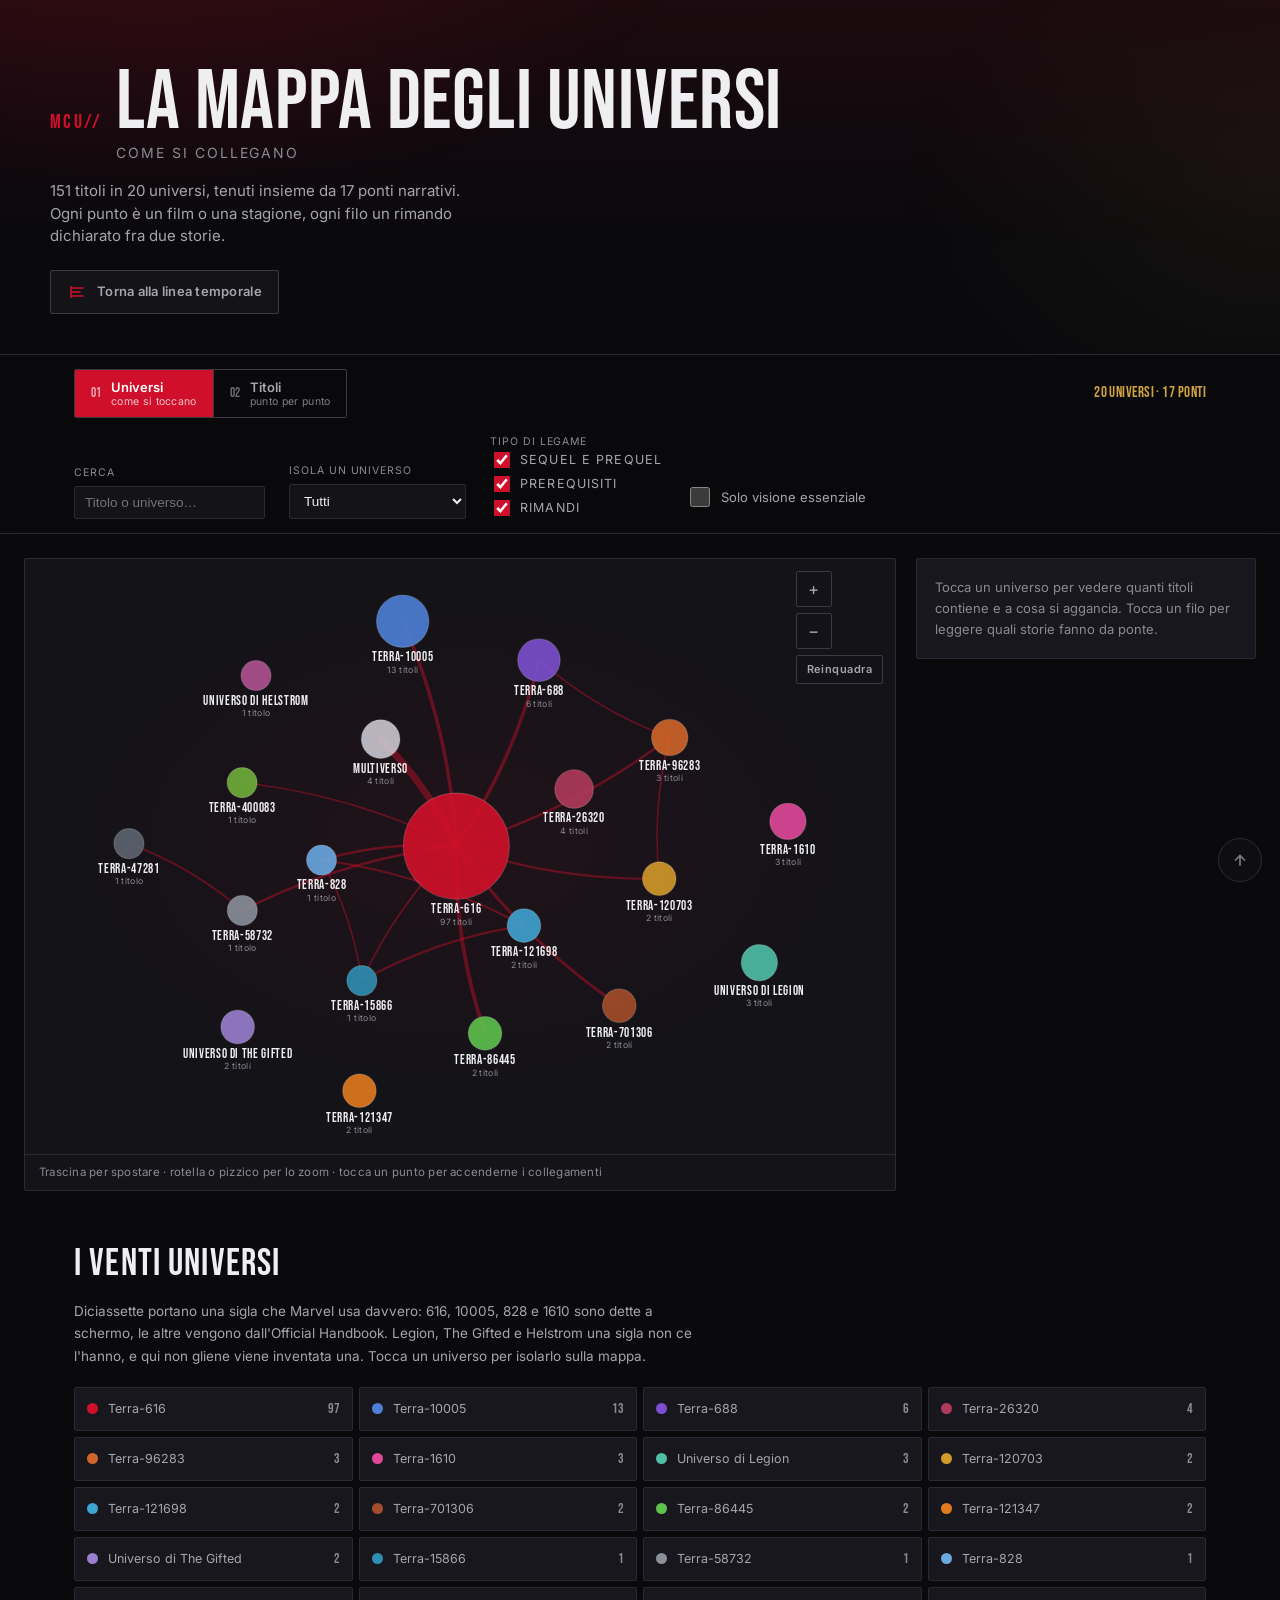
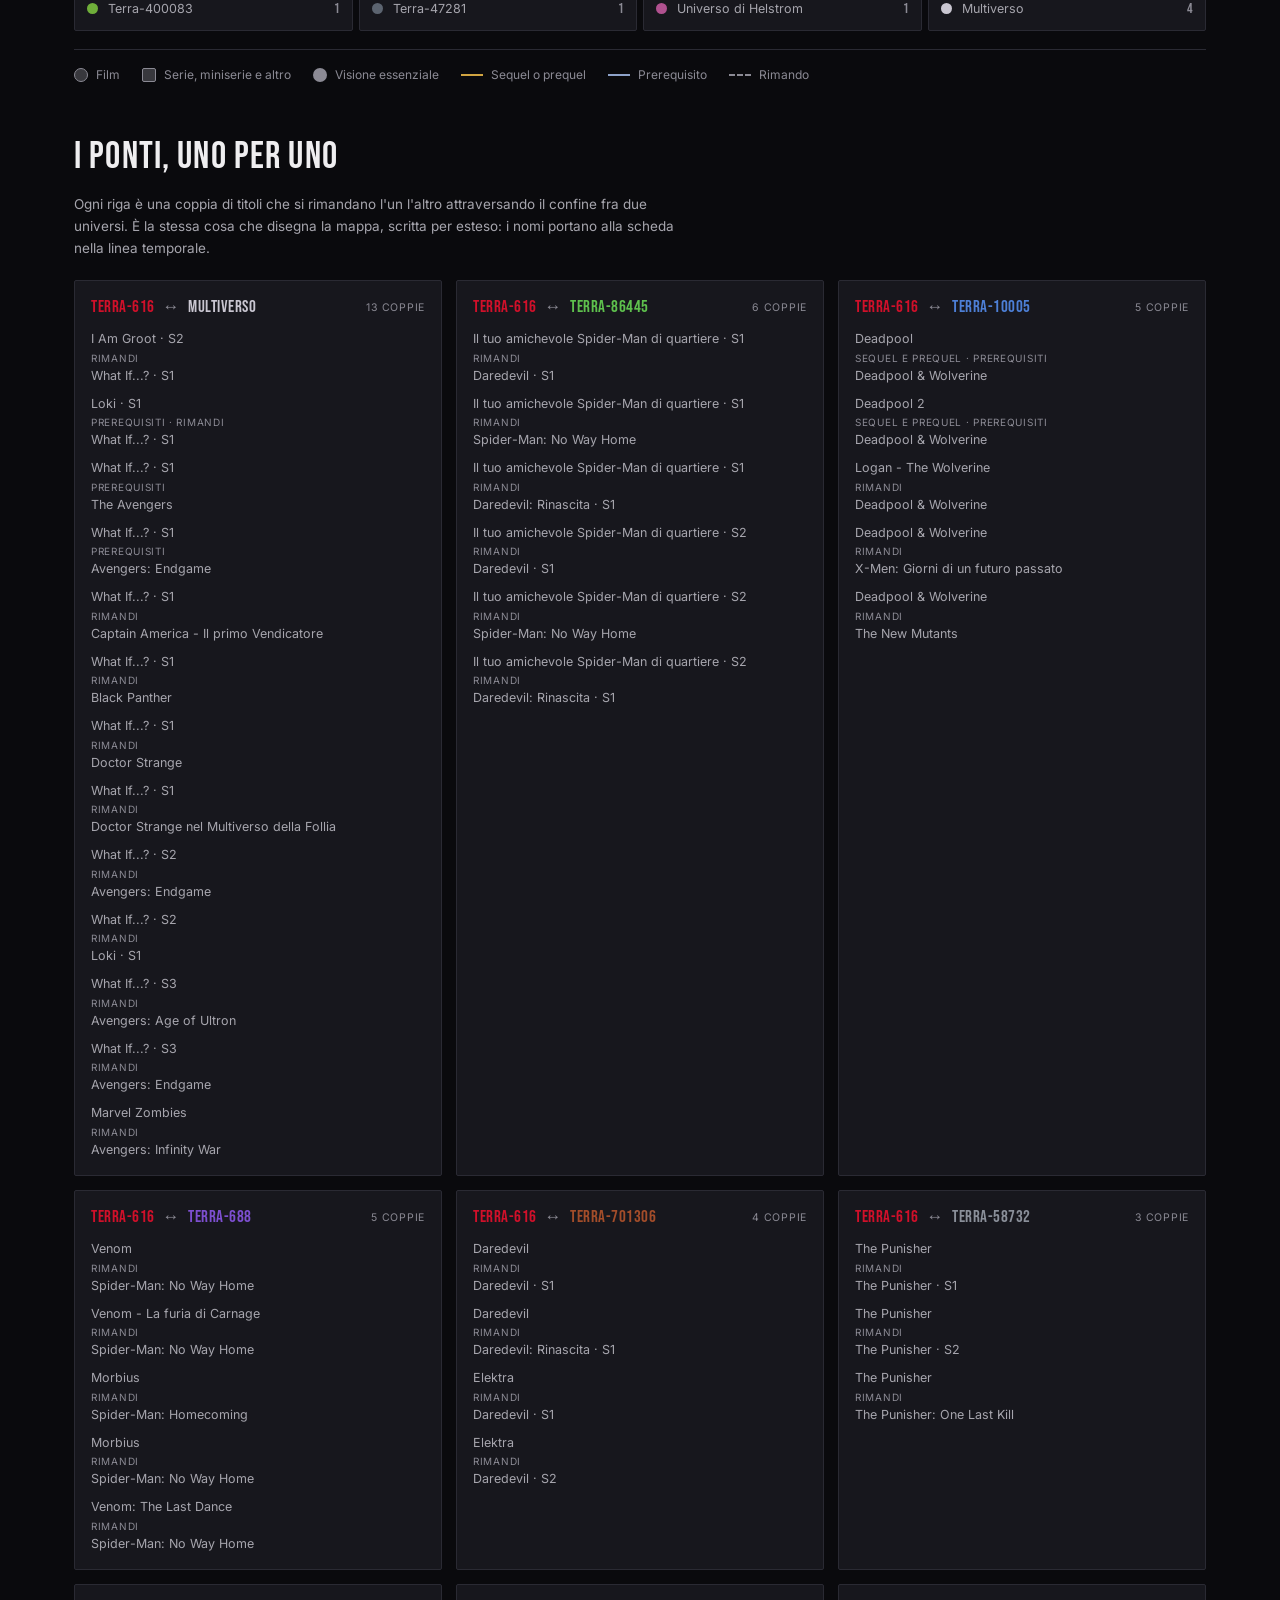
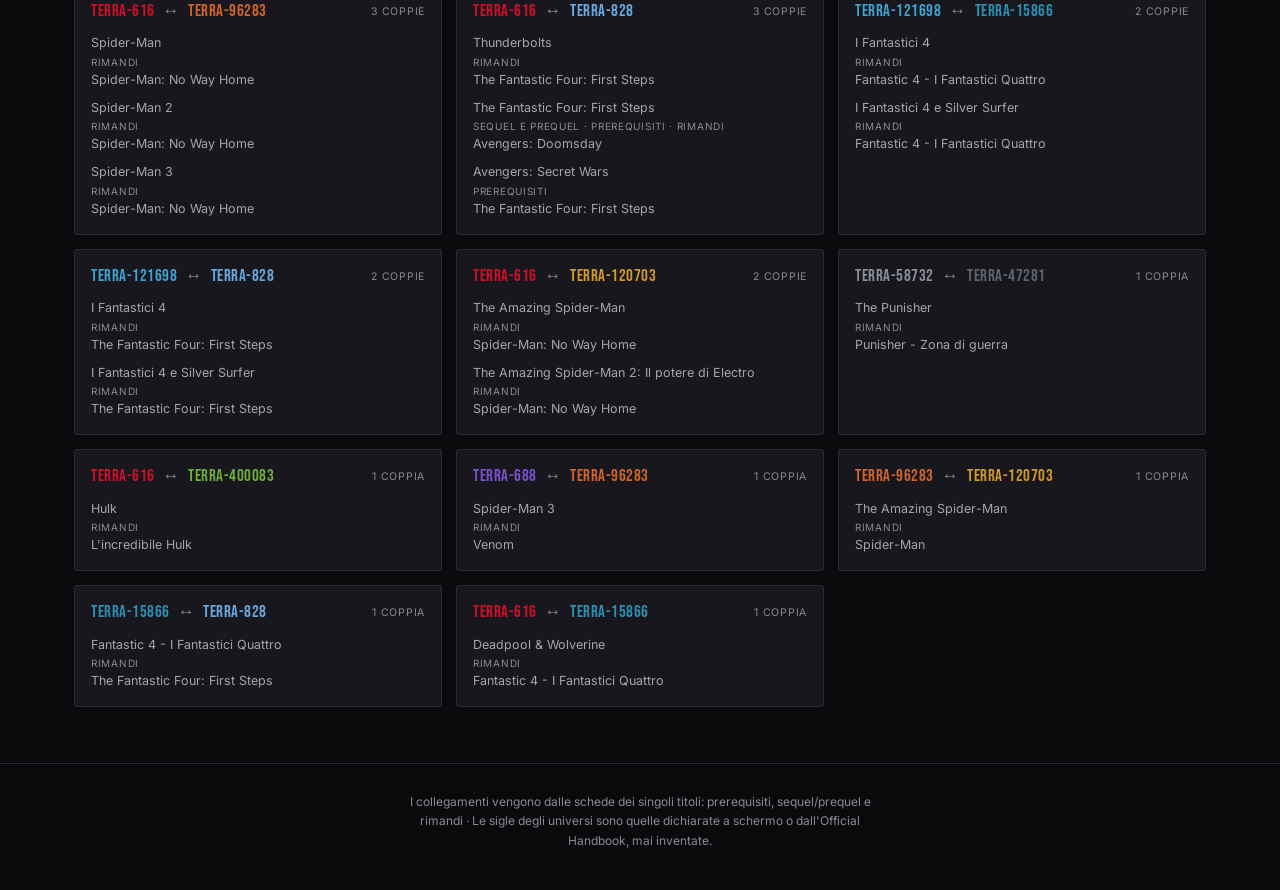
==== mappa.html @ 32b2b873 "sito: la mappa degli universi, una pagina che mostra chi tocca chi La linea temporale e' una lista, " ====
<!DOCTYPE html>
<html lang="it">
<head>
<meta charset="UTF-8">
<meta name="viewport" content="width=device-width, initial-scale=1.0">
<title>La mappa degli universi Marvel — Come si collegano</title>
<meta name="description" content="I venti universi Marvel e i ponti narrativi che li tengono insieme: ogni punto è un film o una stagione, ogni filo un rimando fra due storie.">
<meta name="theme-color" content="#0a0a0d">
<link rel="icon" href="data:image/svg+xml,%3Csvg xmlns='http://www.w3.org/2000/svg' viewBox='0 0 32 32'%3E%3Crect width='32' height='32' fill='%23d0102a'/%3E%3Cpath d='M7 24V8h4l5 9 5-9h4v16h-4v-8l-5 8-5-8v8z' fill='%23fff'/%3E%3C/svg%3E">
<meta property="og:type" content="website">
<meta property="og:title" content="La mappa degli universi Marvel">
<meta property="og:description" content="I venti universi Marvel e i ponti narrativi che li tengono insieme.">
<meta property="og:locale" content="it_IT">
<meta name="twitter:card" content="summary">
<link rel="preconnect" href="https://fonts.googleapis.com">
<link rel="preconnect" href="https://fonts.gstatic.com" crossorigin>
<link href="https://fonts.googleapis.com/css2?family=Bebas+Neue&family=Inter:wght@400;500;600;700;800&display=swap" rel="stylesheet">
<link rel="stylesheet" href="style.css">
<link rel="stylesheet" href="mappa.css">
</head>
<body class="pagina-mappa">

<div class="noise-overlay" aria-hidden="true"></div>

<header class="site-header" id="top">
  <div class="header-inner">
    <div class="brand">
      <span class="brand-mark">MCU//</span>
      <h1>La mappa degli universi<span class="brand-sub">Come si collegano</span></h1>
    </div>
    <p class="header-tagline"><span id="conta-titoli">151</span> titoli in <span id="conta-universi">20</span> universi, tenuti insieme da <span id="conta-ponti">17</span> ponti narrativi. Ogni punto è un film o una stagione, ogni filo un rimando dichiarato fra due storie.</p>
    <nav class="site-nav" aria-label="Pagine del sito">
      <a class="nav-link" href="index.html">
        <svg class="nav-icon" width="20" height="20" viewBox="0 0 20 20" aria-hidden="true">
          <path d="M4 4.5v11M4 6h12M4 10h9M4 14h12" stroke="currentColor" stroke-width="1.5" fill="none" stroke-linecap="round"/>
        </svg>
        <span>Torna alla linea temporale</span>
      </a>
    </nav>
  </div>
</header>

<main>

  <section class="controls" aria-label="Filtri della mappa">
    <div class="controls-inner">

      <div class="controls-top">
        <div class="mode-switch" role="tablist" aria-label="Livello della mappa">
          <button class="mode-btn is-active" data-modo="universi" role="tab" aria-selected="true">
            <span class="mode-num">01</span>
            <span class="mode-label">Universi<em>come si toccano</em></span>
          </button>
          <button class="mode-btn" data-modo="titoli" role="tab" aria-selected="false">
            <span class="mode-num">02</span>
            <span class="mode-label">Titoli<em>punto per punto</em></span>
          </button>
        </div>

        <button id="mappa-filtri-toggle" class="filters-toggle" type="button" aria-expanded="false" aria-controls="mappa-filtri">
          <span>Filtri</span>
          <svg class="chevron" width="10" height="6" viewBox="0 0 10 6" aria-hidden="true"><path d="M1 1l4 4 4-4" stroke="currentColor" stroke-width="1.6" fill="none" stroke-linecap="round" stroke-linejoin="round"/></svg>
        </button>

        <p class="result-count" role="status" aria-live="polite"><span id="mappa-conta">…</span></p>
      </div>

      <div id="mappa-filtri" class="filters">
        <div class="filter-group">
          <label for="mappa-cerca">Cerca</label>
          <input type="search" id="mappa-cerca" placeholder="Titolo o universo…" autocomplete="off">
        </div>

        <div class="filter-group">
          <label for="mappa-universo">Isola un universo</label>
          <select id="mappa-universo">
            <option value="">Tutti</option>
          </select>
        </div>

        <fieldset class="filter-group filter-legami">
          <legend>Tipo di legame</legend>
          <label><input type="checkbox" data-legame="sequela" checked> Sequel e prequel</label>
          <label><input type="checkbox" data-legame="prerequisito" checked> Prerequisiti</label>
          <label><input type="checkbox" data-legame="collegato" checked> Rimandi</label>
        </fieldset>

        <div class="filter-group filter-checkbox" id="mappa-essenziali-box" hidden>
          <label>
            <input type="checkbox" id="mappa-essenziali">
            Solo visione essenziale
          </label>
        </div>
      </div>
    </div>
  </section>

  <p id="mappa-avviso" class="mappa-avviso" hidden></p>

  <section class="mappa-wrap" aria-label="Mappa">
    <a class="skip-mappa" href="#indice-ponti">Salta la mappa e leggi l'elenco dei ponti</a>

    <div class="mappa-canvas">
      <svg id="mappa" viewBox="0 0 1200 820" preserveAspectRatio="xMidYMid meet"
           role="application" aria-label="Mappa dei venti universi Marvel e dei ponti narrativi fra loro"></svg>

      <div class="mappa-tools">
        <button type="button" id="zoom-piu" aria-label="Ingrandisci">+</button>
        <button type="button" id="zoom-meno" aria-label="Rimpicciolisci">−</button>
        <button type="button" id="reinquadra" class="is-largo">Reinquadra</button>
      </div>

      <p class="mappa-hint">Trascina per spostare · rotella o pizzico per lo zoom · tocca un punto per accenderne i collegamenti</p>
    </div>

    <aside class="mappa-panel" aria-label="Dettaglio della selezione">
      <div id="mappa-pannello" class="pannello"></div>
    </aside>
  </section>

  <section class="legenda-wrap" aria-label="Legenda">
    <h2 class="sezione-titolo">I venti universi</h2>
    <p class="sezione-intro">Diciassette portano una sigla che Marvel usa davvero: 616, 10005, 828 e 1610 sono dette a schermo, le altre vengono dall'Official Handbook. Legion, The Gifted e Helstrom una sigla non ce l'hanno, e qui non gliene viene inventata una. Tocca un universo per isolarlo sulla mappa.</p>
    <div id="legenda" class="legenda"></div>

    <div class="legenda-simboli">
      <p><span class="simbolo simbolo-film" aria-hidden="true"></span> Film</p>
      <p><span class="simbolo simbolo-serie" aria-hidden="true"></span> Serie, miniserie e altro</p>
      <p><span class="simbolo simbolo-essenziale" aria-hidden="true"></span> Visione essenziale</p>
      <p><span class="simbolo simbolo-sequela" aria-hidden="true"></span> Sequel o prequel</p>
      <p><span class="simbolo simbolo-prerequisito" aria-hidden="true"></span> Prerequisito</p>
      <p><span class="simbolo simbolo-collegato" aria-hidden="true"></span> Rimando</p>
    </div>
  </section>

  <section id="indice-ponti" class="ponti-wrap" aria-label="Elenco dei ponti fra universi">
    <h2 class="sezione-titolo">I ponti, uno per uno</h2>
    <p class="sezione-intro">Ogni riga è una coppia di titoli che si rimandano l'un l'altro attraversando il confine fra due universi. È la stessa cosa che disegna la mappa, scritta per esteso: i nomi portano alla scheda nella linea temporale.</p>
    <div id="ponti-lista" class="ponti-lista"></div>
  </section>

</main>

<footer class="site-footer">
  <p>I collegamenti vengono dalle schede dei singoli titoli: prerequisiti, sequel/prequel e rimandi · Le sigle degli universi sono quelle dichiarate a schermo o dall'Official Handbook, mai inventate.</p>
</footer>

<a class="to-top" href="#top" aria-label="Torna in cima alla pagina" title="Torna su">
  <svg width="16" height="16" viewBox="0 0 16 16" aria-hidden="true"><path d="M8 13V3.5M3.5 8L8 3.4 12.5 8" stroke="currentColor" stroke-width="1.7" fill="none" stroke-linecap="round" stroke-linejoin="round"/></svg>
</a>

<script src="comune.js"></script>
<script src="mappa.js"></script>
</body>
</html>
---- style.css ----
/* ============================================================
   TOKENS
   ============================================================ */
:root{
  color-scheme:dark;              /* select, scrollbar e clear-button nativi in tema scuro */
  --bg:            #0a0a0d;
  --bg-raised:     #131318;
  --bg-card:       #17171d;
  --bg-card-hover: #1e1e26;
  --line:          #2a2a33;
  --line-strong:   #3a3a45;

  --ink:           #efeef0;
  --ink-dim:       #a6a5ad;
  --ink-faint:     #8b8a94;

  --red:           #d0102a;
  --red-dim:       #7a1420;
  --gold:          #d1a441;

  --font-display:  'Bebas Neue', 'Arial Narrow', sans-serif;
  --font-body:     'Inter', -apple-system, BlinkMacSystemFont, sans-serif;

  --radius:        2px;
  --container:     1180px;

  --bp-mobile:     859.98px;      /* documentativo: le media query non accettano var() */
}

*,*::before,*::after{ box-sizing:border-box; }
html{ scroll-behavior:smooth; }
body{
  margin:0;
  -webkit-text-size-adjust:100%;
  text-size-adjust:100%;
  background:var(--bg);
  color:var(--ink);
  font-family:var(--font-body);
  font-size:16px;
  line-height:1.5;
  -webkit-font-smoothing:antialiased;
}
img{ max-width:100%; display:block; }
button{ font-family:inherit; }

@media (prefers-reduced-motion: reduce){
  *{ animation-duration:0.001ms !important; transition-duration:0.001ms !important; }
  html{ scroll-behavior:auto; }
}

:focus-visible{
  outline:2px solid var(--gold);
  outline-offset:3px;
}

/* subtle atmosphere */
.noise-overlay{
  position:fixed; inset:0; pointer-events:none; z-index:0;
  background:
    radial-gradient(ellipse 900px 500px at 12% -10%, rgba(208,16,42,0.14), transparent 60%),
    radial-gradient(ellipse 700px 500px at 100% 20%, rgba(209,164,65,0.06), transparent 55%);
}

/* ============================================================
   HEADER
   ============================================================ */
.site-header{
  position:relative; z-index:1;
  border-bottom:1px solid var(--line);
  padding:64px 24px 40px;
  background:
    linear-gradient(180deg, rgba(208,16,42,0.09), transparent 70%);
}
.header-inner{ max-width:var(--container); margin:0 auto; }
.brand{ display:flex; align-items:baseline; gap:14px; flex-wrap:wrap; }
.brand-mark{
  font-family:var(--font-display);
  font-size:20px;
  letter-spacing:0.12em;
  color:var(--red);
}
.brand h1{
  font-family:var(--font-display);
  font-weight:400;
  font-size:clamp(40px, 8vw, 84px);
  line-height:0.92;
  letter-spacing:0.01em;
  margin:0;
  display:flex;
  flex-direction:column;
}
.brand-sub{
  font-family:var(--font-body);
  font-size:14px;
  letter-spacing:0.14em;
  text-transform:uppercase;
  color:var(--ink-faint);
  margin-top:6px;
}
.header-tagline{
  max-width:46ch;
  margin:20px 0 0;
  color:var(--ink-dim);
  font-size:15px;
}

/* ============================================================
   CONTROLS
   ============================================================ */
.controls{
  position:sticky; top:0; z-index:5;
  background:rgba(10,10,13,0.92);
  backdrop-filter:blur(10px);
  border-bottom:1px solid var(--line);
}
.controls-inner{
  max-width:var(--container); margin:0 auto;
  padding:14px 24px;
}

.controls-top{
  display:flex; flex-wrap:wrap; align-items:center; gap:14px 20px;
}

.filters-toggle{
  display:none;
  align-items:center; gap:8px;
  background:var(--bg-raised);
  border:1px solid var(--line-strong);
  color:var(--ink-dim);
  padding:11px 16px;
  min-height:44px;
  border-radius:var(--radius);
  font-size:12.5px; font-weight:600;
  letter-spacing:0.03em;
  cursor:pointer;
}
.filters-toggle .chevron{ transition:transform 0.2s ease; }
.filters-toggle[aria-expanded="true"] .chevron{ transform:rotate(180deg); }
.filters-toggle[aria-expanded="true"]{ color:var(--ink); border-color:var(--gold); }

.filters{
  display:flex; flex-wrap:wrap; align-items:end; gap:14px 24px;
  margin-top:16px;
}

.mode-switch{
  display:flex;
  border:1px solid var(--line-strong);
  border-radius:var(--radius);
  overflow:hidden;
}
.mode-btn{
  display:flex; align-items:center; gap:10px;
  background:transparent;
  color:var(--ink-dim);
  border:none;
  padding:9px 16px;
  cursor:pointer;
  transition:background 0.15s ease, color 0.15s ease;
  border-right:1px solid var(--line-strong);
}
.mode-btn:last-child{ border-right:none; }
.mode-btn.is-active{ background:var(--red); color:#fff; }
.mode-num{
  font-family:var(--font-display);
  font-size:13px;
  opacity:0.65;
}
.mode-label{ display:flex; flex-direction:column; text-align:left; font-size:13px; font-weight:600; }
.mode-label em{ font-style:normal; font-weight:400; font-size:10.5px; letter-spacing:0.03em; opacity:0.75; }

.filter-group{ display:flex; flex-direction:column; gap:6px; }
.filter-group label{
  font-size:10.5px; text-transform:uppercase; letter-spacing:0.09em;
  color:var(--ink-faint);
}
.filter-group input[type="search"],
.filter-group select{
  background:var(--bg-raised);
  border:1px solid var(--line);
  color:var(--ink);
  padding:11px 12px;
  font-size:16px;
  min-height:44px;
  border-radius:var(--radius);
  min-width:150px;
}
@media (min-width:860px){
  .filter-group input[type="search"],
  .filter-group select{ font-size:13.5px; padding:8px 10px; min-height:0; }
}
.filter-group input[type="search"]:focus,
.filter-group select:focus{ border-color:var(--gold); }
.filter-checkbox{ flex-direction:row; align-items:center; }
.filter-checkbox label{
  display:flex; align-items:center; gap:8px;
  text-transform:none; letter-spacing:normal; font-size:13px; color:var(--ink-dim);
  cursor:pointer;
}
.filter-checkbox input{ accent-color:var(--red); width:20px; height:20px; }
.filter-checkbox label{ min-height:44px; }

.result-count{
  margin:0 0 0 auto;
  font-family:var(--font-display);
  color:var(--ink-faint);
  font-size:15px;
  letter-spacing:0.03em;
}
.result-count span{ color:var(--gold); }

/* mobile: filters are collapsed behind a toggle so the bar doesn't eat the screen */
@media (max-width:859.98px){
  .controls-inner{ padding:10px 16px; }
  .filters-toggle{ display:inline-flex; order:2; }
  .result-count{ order:3; margin-left:0; font-size:13px; }
  .mode-switch{ order:1; }

  /* i tre tab non entravano in larghezza: overflow:hidden li tagliava in silenzio
     (un flex item con overflow != visible ha min-width:auto = 0). */
  .mode-switch{
    width:100%;
    display:grid;
    grid-template-columns:repeat(3, 1fr);
    overflow:visible;
  }
  .mode-btn{
    flex-direction:column;
    align-items:flex-start;
    justify-content:center;
    gap:2px;
    padding:9px 10px;
    min-height:52px;
    min-width:0;
    text-align:left;
  }
  .mode-label{ font-size:12.5px; line-height:1.15; }
  .mode-label em{ font-size:10px; line-height:1.2; }

  /* due colonne + tetto in vh: aperta, la barra sticky arrivava al 50% dello schermo */
  .filters{
    display:grid;
    grid-template-columns:1fr 1fr;
    align-items:end;
    gap:8px 10px;
    max-height:0;
    overflow:hidden;
    opacity:0;
    margin-top:0;
    visibility:hidden;   /* altrimenti i campi restano nel tab order da chiusi */
    transition:max-height 0.25s ease, opacity 0.2s ease, margin-top 0.25s ease,
               visibility 0s linear 0.25s;
  }
  .filters.is-open{
    max-height:min(420px, 42vh);
    overflow-y:auto;
    overscroll-behavior:contain;
    opacity:1;
    margin-top:12px;
    visibility:visible;
    transition:max-height 0.25s ease, opacity 0.2s ease, margin-top 0.25s ease, visibility 0s;
  }
  .filters .filter-group{ min-width:0; width:100%; gap:4px; }
  .filters .filter-group:first-child,
  .filters .filter-checkbox{ grid-column:1 / -1; }
  .filters .filter-group input[type="search"],
  .filters .filter-group select{ width:100%; }
}

@media (max-width:339.98px){
  .mode-label em{ display:none; }   /* sotto i 340px la descrizione non entra: restano i numeri 01/02/03 */
  .mode-btn{ min-height:44px; }
}

/* ============================================================
   TIMELINE
   ============================================================ */
.timeline-wrap{
  position:relative; z-index:1;
  max-width:var(--container);
  margin:0 auto;
  padding:48px 24px 100px;
}

.timeline{ position:relative; }

/* central spine, desktop */
.timeline::before{
  content:"";
  position:absolute;
  top:0; bottom:0; left:24px;
  width:1px;
  background:linear-gradient(180deg, transparent, var(--line-strong) 4%, var(--line-strong) 96%, transparent);
}
@media (min-width:860px){
  .timeline::before{ left:50%; transform:translateX(-0.5px); }
}

.era-divider{
  position:relative;
  margin:52px 0 30px;
  padding-left:56px;
}
.era-divider:first-child{ margin-top:0; }
@media (min-width:860px){
  .era-divider{ padding-left:0; text-align:center; }
}
.era-divider h2{
  font-family:var(--font-display);
  font-size:clamp(26px,4vw,38px);
  letter-spacing:0.02em;
  margin:0;
  color:var(--gold);
  display:inline-block;
  background:var(--bg);
  padding:0 16px;
  position:relative;
}
.era-divider .era-count{
  display:block;
  font-family:var(--font-body);
  font-size:11px;
  letter-spacing:0.09em;
  text-transform:uppercase;
  color:var(--ink-faint);
  margin-top:4px;
}

.tl-item{
  position:relative;
  padding-left:56px;
  margin-bottom:22px;
  opacity:0;
  transform:translateY(10px);
  animation:rise 0.4s ease forwards;
  scroll-margin-top:170px;          /* la barra sticky copriva il bersaglio dei salti */
  content-visibility:auto;
  contain-intrinsic-size:auto 150px;
}
/* render da ricerca/filtri: niente fade-in, altrimenti la lista lampeggia a ogni tasto */
.timeline.no-anim .tl-item{ animation:none; opacity:1; transform:none; }
@keyframes rise{ to{ opacity:1; transform:none; } }

.tl-dot{
  position:absolute;
  left:24px; top:22px;
  width:11px; height:11px;
  border-radius:50%;
  background:var(--bg);
  border:2px solid var(--red);
  transform:translateX(-50%);
  z-index:1;
}
.tl-item.is-optional .tl-dot{ border-color:var(--line-strong); }

@media (min-width:860px){
  .tl-item{
    width:calc(50% - 40px);
    padding-left:0;
    padding-right:36px;
  }
  .tl-item .tl-dot{ left:auto; right:-40px; transform:translateX(50%); top:24px; }
  .tl-item:nth-of-type(even){
    margin-left:calc(50% + 40px);
    padding-right:0;
    padding-left:36px;
  }
  .tl-item:nth-of-type(even) .tl-dot{ right:auto; left:-40px; transform:translateX(-50%); }
  .tl-item{ scroll-margin-top:110px; }
}

.card{
  background:var(--bg-card);
  border:1px solid var(--line);
  border-radius:var(--radius);
  padding:16px 18px;
  transition:background 0.15s ease, border-color 0.15s ease, transform 0.15s ease;
}

.card-top{
  display:flex; align-items:flex-start; gap:12px;
  margin-bottom:8px;
}
.card-order{
  font-family:var(--font-display);
  font-size:22px;
  color:var(--ink-faint);
  min-width:34px;   /* 3 cifre zero-padded; in ch il font-swap causava layout shift */
  line-height:1.15;
}
.card-title-wrap{ flex:1; min-width:0; }
.card-title{
  font-family:var(--font-display);
  font-size:20px;
  letter-spacing:0.01em;
  line-height:1.15;
  margin:0;
  color:var(--ink);
}
.card-sub{
  font-size:12px; color:var(--ink-faint);
  margin-top:2px;
}

.card-meta{
  display:flex; flex-wrap:wrap; gap:6px 8px;
  margin-top:10px;
  align-items:center;
}
.badge{
  font-size:10.5px;
  letter-spacing:0.06em;
  text-transform:uppercase;
  padding:3px 8px;
  border-radius:100px;
  border:1px solid var(--line-strong);
  color:var(--ink-dim);
  white-space:nowrap;
}
.badge-tipo{ border-color:var(--red-dim); color:#e7909c; background:rgba(208,16,42,0.08); }
.badge-fase{ border-color:var(--gold); color:var(--gold); }
.badge-cat{ color:var(--ink-dim); }
.badge-required{
  border-color:transparent;
  background:var(--gold);
  color:#1a1408;
  font-weight:700;
}
.badge-date{
  margin-left:auto;
  margin-left:auto;
  font-family:var(--font-body);
  font-size:12px;
  color:var(--ink-faint);
  font-variant-numeric:tabular-nums;
}
.badge-date.is-tbd{ font-style:italic; }

/* multi-season cross-navigation */
.card-seasons{
  display:flex; flex-wrap:wrap; align-items:center; gap:6px;
  margin-top:10px;
  padding-top:10px;
  border-top:1px dashed var(--line);
}
.seasons-label{
  font-size:10.5px; text-transform:uppercase; letter-spacing:0.06em;
  color:var(--ink-faint);
  margin-right:2px;
}
.season-chip{
  position:relative;
  font-family:var(--font-body);
  font-size:12px; font-weight:600;
  border:1px solid var(--line-strong);
  background:transparent;
  color:var(--ink-dim);
  border-radius:100px;
  padding:8px 12px;
  min-height:36px;
  cursor:pointer;
  transition:background 0.15s ease, color 0.15s ease, border-color 0.15s ease;
}
/* area di tap piena senza ingrassare il pill visivo */
.season-chip::after{ content:""; position:absolute; inset:-6px -2px; }
.season-chip.is-current{
  background:var(--gold); border-color:var(--gold); color:#1a1408; cursor:default;
}

@keyframes flash-highlight{
  0%, 100%{ box-shadow:none; }
  30%{ box-shadow:0 0 0 2px var(--gold); }
}
.tl-item.flash .card{ animation:flash-highlight 1.4s ease; }

/* card acts as a button opening the modal */
.card{ cursor:pointer; }
.card:focus-visible{ border-color:var(--gold); }

/* ============================================================
   MODAL
   ============================================================ */
.modal-overlay{
  position:fixed; inset:0; z-index:50;
  background:rgba(6,6,8,0.72);
  backdrop-filter:blur(3px);
  display:flex; align-items:center; justify-content:center;
  padding:
    max(20px, env(safe-area-inset-top))
    max(16px, env(safe-area-inset-right))
    max(20px, env(safe-area-inset-bottom))
    max(16px, env(safe-area-inset-left));
  overscroll-behavior:contain;
  animation:overlay-in 0.15s ease;
}
.modal-overlay[hidden]{ display:none; }
@keyframes overlay-in{ from{ opacity:0; } to{ opacity:1; } }

.modal{
  position:relative;
  width:100%; max-width:560px;
  max-height:85dvh;                 /* dvh segue la barra URL di Safari */
  overflow-y:auto;
  overscroll-behavior-y:contain;    /* niente scroll che prosegue sulla timeline dietro */
  -webkit-overflow-scrolling:touch;
  background:var(--bg-card);
  border:1px solid var(--line-strong);
  border-radius:4px;
  padding:32px 28px 28px;
  animation:modal-in 0.2s ease;
}
@supports not (height:1dvh){ .modal{ max-height:85vh; } }
.modal:focus{ outline:none; }   /* il focus e' programmatico su tabindex="-1" */

/* con la scheda aperta la pagina dietro non deve scorrere */
body.modal-open{ overflow:hidden; }

/* su schermi bassi la scheda diventa un pannello ancorato in basso */
@media (max-width:600px){
  .modal-overlay{ align-items:flex-end; padding-left:0; padding-right:0; padding-bottom:0; }
  .modal{
    max-width:none;
    max-height:88dvh;
    border-radius:8px 8px 0 0;
    padding:26px 20px calc(24px + env(safe-area-inset-bottom));
  }
}
@keyframes modal-in{ from{ opacity:0; transform:translateY(8px) scale(0.98); } to{ opacity:1; transform:none; } }

.modal-close{
  position:absolute; top:10px; right:10px;
  width:44px; height:44px;
  display:flex; align-items:center; justify-content:center;
  background:transparent;
  border:1px solid var(--line-strong);
  border-radius:50%;
  color:var(--ink-dim);
  cursor:pointer;
}

.modal-search{
  position:absolute; top:10px; right:62px;   /* 8px di stacco dal bottone chiudi */
  width:44px; height:44px;
  display:flex; align-items:center; justify-content:center;
  background:transparent;
  border:1px solid var(--line-strong);
  border-radius:50%;
  color:var(--ink-dim);
  cursor:pointer;
  text-decoration:none;
}

.modal-eyebrow{
  font-size:11px; text-transform:uppercase; letter-spacing:0.09em;
  color:var(--ink-faint);
  margin:0 0 6px;
  padding-right:116px;   /* due bottoni da 44px, lo stacco e i margini */
  min-height:34px;
}
.modal-eyebrow strong{ color:var(--gold); }

.modal h2{
  font-family:var(--font-display);
  font-weight:400;
  font-size:clamp(28px, 5vw, 38px);
  line-height:1.05;
  margin:0 0 14px;
  overflow-wrap:anywhere;
}

.modal-meta{
  display:flex; flex-wrap:wrap; gap:8px;
  margin-bottom:20px;
}

.modal-seasons{
  margin-bottom:22px;
  padding-bottom:20px;
  border-bottom:1px solid var(--line);
}
.modal-seasons .seasons-label{ display:block; margin-bottom:8px; }

.modal-sections{
  display:flex; flex-direction:column; gap:16px;
}
.modal-section h3{
  font-size:11px; text-transform:uppercase; letter-spacing:0.09em;
  color:var(--ink-faint);
  margin:0 0 6px;
}
.modal-section p{
  margin:0; font-size:13.5px; color:var(--ink-dim); line-height:1.5;
}
.modal-section p.is-placeholder{
  color:var(--ink-faint); font-style:italic;
}

/* ============================================================
   EMPTY STATE
   ============================================================ */
.empty-state{
  text-align:center;
  padding:60px 20px;
  color:var(--ink-dim);
  font-size:15px;
}
.empty-state button{
  margin-top:14px;
  background:var(--red);
  color:#fff;
  border:none;
  padding:9px 18px;
  border-radius:var(--radius);
  cursor:pointer;
  font-size:13px;
  font-weight:600;
}

/* ============================================================
   FOOTER
   ============================================================ */
.site-footer{
  border-top:1px solid var(--line);
  padding:28px 24px 40px;
  text-align:center;
}
.site-footer p{
  max-width:60ch; margin:0 auto;
  color:var(--ink-faint); font-size:12px; line-height:1.6;
}


/* ============================================================
   PUNTATORE E TOUCH
   ============================================================ */
/* :hover solo dove esiste davvero un puntatore: su touch restava appiccicato dopo il tap */
@media (hover:hover) and (pointer:fine){
  .mode-btn:hover{ color:var(--ink); background:var(--bg-raised); }
  .card:hover{ background:var(--bg-card-hover); border-color:var(--line-strong); transform:translateY(-1px); }
  .season-chip:hover:not(:disabled){ background:var(--red-dim); border-color:var(--red); color:#fff; }
  .modal-close:hover{ color:var(--ink); border-color:var(--gold); }
  .modal-search:hover{ color:#fff; border-color:var(--red); background:var(--red-dim); }
  .empty-state button:hover{ background:#e51530; }
}
.card, .season-chip, .mode-btn, .filters-toggle, .modal-close, .modal-search{
  -webkit-tap-highlight-color:transparent;
}
.card:active{ background:var(--bg-card-hover); }   /* feedback esplicito al posto di :hover */

/* ============================================================
   TIMELINE SU SCHERMI STRETTI
   ============================================================ */
@media (max-width:859.98px){
  /* 24px di padding + 56px di indent lasciavano alla card 256px su 360px di schermo */
  .timeline-wrap{ padding:32px 16px 72px; }
  .timeline::before{ left:7px; }
  .tl-item{ padding-left:28px; margin-bottom:16px; }
  .tl-item .tl-dot{ left:7px; top:20px; }
  .era-divider{ padding-left:28px; margin:36px 0 20px; }
  .era-divider h2{ padding:0; }
  .card{ padding:14px 14px; }
  .card-seasons{ gap:10px; }
  .badge-date{ margin-left:0; width:100%; }

  /* niente animazione di entrata: costa e su 360px non aggiunge nulla */
  .tl-item{ opacity:1; transform:none; animation:none; }

  /* blur su una barra sticky ricalcolato a ogni frame di scroll: opaco rende uguale a costo zero */
  .controls{ backdrop-filter:none; background:var(--bg); }
  .noise-overlay{ display:none; }
}

/* ============================================================
   TIPOGRAFIA FLUIDA
   ============================================================ */
.card-title, .modal h2, .era-divider h2{ overflow-wrap:anywhere; }
.card-title{ text-wrap:balance; }
/* sotto i 500px il clamp precedente era sempre bloccato sul minimo: la parte fluida era inerte */
.brand h1{ font-size:clamp(34px, 11vw, 84px); }

/* ============================================================
   TOAST
   ============================================================ */
/* avvisa quando un salto a una stagione azzera i filtri: prima succedeva in silenzio */
.toast{
  position:fixed;
  left:50%;
  bottom:calc(20px + env(safe-area-inset-bottom));
  transform:translate(-50%, 16px);
  z-index:60;
  margin:0;
  max-width:min(420px, calc(100vw - 32px));
  padding:11px 18px;
  background:var(--bg-raised);
  border:1px solid var(--gold);
  border-radius:var(--radius);
  color:var(--ink);
  font-size:13px;
  text-align:center;
  box-shadow:0 8px 30px rgba(0,0,0,0.5);
  opacity:0;
  pointer-events:none;
  transition:opacity 0.2s ease, transform 0.2s ease;
}
.toast.is-visible{ opacity:1; transform:translate(-50%, 0); }

/* ============================================================
   FOCUS SU SCHERMI STRETTI
   ============================================================ */
@media (max-width:859.98px){
  .empty-state button{ padding:12px 20px; min-height:44px; }
}

/* ============================================================
   SCHEDA: CAST E COLLEGAMENTI
   ============================================================ */
.cast-list{
  list-style:none; margin:0; padding:0;
  display:flex; flex-direction:column; gap:5px;
}
.cast-list li{
  display:flex; flex-wrap:wrap; align-items:baseline; gap:4px 8px;
  font-size:13.5px; line-height:1.4;
}
.cast-attore{ color:var(--ink); font-weight:600; }
.cast-ruolo{ color:var(--ink-faint); }
.cast-ruolo::before{ content:"— "; }

.link-row{ display:flex; flex-wrap:wrap; gap:8px; }
.title-link{
  display:inline-flex; align-items:center; gap:8px;
  max-width:100%;
  text-align:left;
  font-family:var(--font-body);
  font-size:12.5px; font-weight:600; line-height:1.3;
  color:var(--ink-dim);
  background:var(--bg-raised);
  border:1px solid var(--line-strong);
  border-radius:var(--radius);
  padding:9px 12px;
  min-height:44px;
  cursor:pointer;
  overflow-wrap:anywhere;
  transition:background 0.15s ease, color 0.15s ease, border-color 0.15s ease;
}
.title-link-num{
  font-family:var(--font-display);
  font-size:14px;
  color:var(--gold);
  flex:0 0 auto;
}
@media (hover:hover) and (pointer:fine){
  .title-link:hover{ color:var(--ink); border-color:var(--gold); background:var(--bg-card-hover); }
}
.title-link{ -webkit-tap-highlight-color:transparent; }

/* .modal-section p vince per specificita': serve il contesto anche qui */
.modal-section p.rel-label{
  margin:0 0 6px;
  font-size:10.5px; text-transform:uppercase; letter-spacing:0.06em;
  color:var(--ink-faint);
}
.modal-section p.rel-label:not(:first-child){ margin-top:14px; }

.modal-nota{
  margin:4px 0 0;
  padding-top:14px;
  border-top:1px dashed var(--line);
  font-size:12px; font-style:italic; line-height:1.5;
  color:var(--ink-faint);
}

/* anno di ambientazione sulla card, solo nella vista cronologica */
.card-ambientazione{
  margin:8px 0 0;
  padding-top:8px;
  border-top:1px dashed var(--line);
  font-size:11px;
  letter-spacing:0.06em;
  text-transform:uppercase;
  color:var(--gold);
}

/* ============================================================
   TITOLI VISTI E AVANZAMENTO
   ============================================================ */
.visto-btn{
  flex:0 0 auto;
  width:30px; height:30px;
  display:flex; align-items:center; justify-content:center;
  margin-left:auto;
  background:transparent;
  border:1px solid var(--line-strong);
  border-radius:50%;
  color:var(--ink-faint);
  cursor:pointer;
  position:relative;
  transition:background 0.15s ease, color 0.15s ease, border-color 0.15s ease;
  -webkit-tap-highlight-color:transparent;
}
/* area di tap piena senza ingrassare il cerchio */
.visto-btn::after{ content:""; position:absolute; inset:-7px; }
.visto-btn svg{ opacity:0.35; transition:opacity 0.15s ease; }
.visto-btn[aria-pressed="true"]{
  background:var(--gold);
  border-color:var(--gold);
  color:#1a1408;
}
.visto-btn[aria-pressed="true"] svg{ opacity:1; }
@media (hover:hover) and (pointer:fine){
  .visto-btn:hover{ border-color:var(--gold); color:var(--ink); }
  .visto-btn:hover svg{ opacity:0.8; }
  .visto-btn[aria-pressed="true"]:hover{ color:#1a1408; }
}

/* un titolo visto resta leggibile ma arretra rispetto a quelli da vedere */
.tl-item.is-visto .card{ border-color:var(--gold); }
.tl-item.is-visto .card-title{ color:var(--ink-dim); }
.tl-item.is-visto .tl-dot{ background:var(--gold); border-color:var(--gold); }

.progress{
  display:flex; align-items:center; gap:10px;
  width:100%;
  order:4;
  margin-top:2px;
}
.progress-bar{
  flex:1 1 auto;
  height:4px;
  background:var(--bg-raised);
  border:1px solid var(--line);
  border-radius:100px;
  overflow:hidden;
}
.progress-fill{
  display:block; height:100%; width:0;
  background:linear-gradient(90deg, var(--red), var(--gold));
  transition:width 0.25s ease;
}
.progress-text{
  margin:0;
  flex:0 0 auto;
  font-family:var(--font-display);
  font-size:13px;
  letter-spacing:0.04em;
  color:var(--gold);
}
.progress-reset{
  flex:0 0 auto;
  background:transparent;
  border:1px solid var(--line-strong);
  border-radius:var(--radius);
  color:var(--ink-faint);
  font-size:10.5px;
  text-transform:uppercase;
  letter-spacing:0.08em;
  padding:6px 10px;
  min-height:32px;
  cursor:pointer;
  -webkit-tap-highlight-color:transparent;
}
@media (hover:hover) and (pointer:fine){
  .progress-reset:hover{ color:var(--ink); border-color:var(--red); }
}

@media (max-width:859.98px){
  .progress-reset{ min-height:36px; }
  /* le due caselle stanno affiancate: il pannello aperto e' gia' alto */
  .filters .filter-checkbox{ grid-column:span 1; }
  .filters .filter-checkbox label{ font-size:12px; }
}

/* ============================================================
   DATE DI USCITA NELLA SCHEDA
   ============================================================ */
.modal-uscite{
  display:grid;
  grid-template-columns:auto 1fr;
  gap:4px 14px;
  margin:0 0 20px;
  padding:12px 14px;
  background:var(--bg-raised);
  border:1px solid var(--line);
  border-radius:var(--radius);
  font-size:13px;
}
.modal-uscite dt{
  font-size:10.5px; text-transform:uppercase; letter-spacing:0.08em;
  color:var(--ink-faint);
  align-self:center;
}
.modal-uscite dd{ margin:0; color:var(--ink); }
.modal-uscite dd.is-tbd{ color:var(--ink-faint); font-style:italic; }
.modal-scarto{
  grid-column:1 / -1;
  margin:6px 0 0;
  padding-top:8px;
  border-top:1px dashed var(--line);
  font-size:11px;
  text-transform:uppercase;
  letter-spacing:0.06em;
  color:var(--gold);
}


/* ============================================================
   UNIVERSI
   ============================================================ */

/* Sottotitolo del divisore: nella vista Cronologia dice quali film compongono
   l'universo, nella vista Fasi dichiara in che universo sta il blocco.
   inline-block + background come l'h2, altrimenti la spina centrale
   dello schermo largo gli passa attraverso. */
.era-sublabel{
  display:inline-block;
  position:relative;
  background:var(--bg);
  padding:0 16px;
  margin:2px 0 0;
  max-width:min(100%, 46ch);
  font-size:12px;
  line-height:1.45;
  letter-spacing:0.01em;
  color:var(--ink-faint);
}

.badge-universo{
  border-color:#3d4a63;
  color:#9db4d8;
  background:rgba(90,124,180,0.10);
}

/* Sette anni su 140 sono dedotti dai titoli vicini, non documentati.
   Il tratteggio e il 'circa' servono a non farli passare per dati. */
.card-ambientazione.is-stimato{
  color:var(--ink-faint);
  border-top-style:dotted;
}

.modal-anno{
  font-family:var(--font-display);
  font-size:30px;
  line-height:1;
  letter-spacing:0.02em;
  color:var(--gold);
  margin:0 0 2px;
}
.modal-anno.is-stimato{ color:var(--ink-dim); }
.modal-anno-nota{
  margin:0 0 10px;
  font-size:12px;
  font-style:italic;
  line-height:1.5;
  color:var(--ink-faint);
}


/* ============================================================
   STAGIONI ACCORPATE
   ============================================================ */

/* Una stagione spezzata in blocchi e' una card sola nelle Fasi e nell'Uscita.
   Se ne hai visti alcuni ma non tutti non e' ne' vista ne' da vedere: la
   spunta resta vuota ma bordata, e aria-pressed vale "mixed". */
.visto-btn.is-parziale{
  border-color:var(--gold);
  color:var(--gold);
  background:rgba(209,164,65,0.10);
}
.visto-btn.is-parziale svg{ opacity:0.45; }

.card-blocchi{
  color:var(--ink-faint);
  font-style:italic;
  text-transform:none;
  letter-spacing:0;
}

/* riga dei blocchi dentro la scheda: stessa grammatica delle stagioni */
.modal-blocchi{ margin-top:10px; }

/* ============================================================
   NAVIGAZIONE FRA LE PAGINE
   ============================================================
   Il sito e' due pagine: la linea temporale e la mappa degli universi.
   Il collegamento sta nell'intestazione di entrambe, e la freccia in basso a
   destra riporta in cima. La freccia e' un <a href="#top">, non un bottone con
   dietro del JavaScript: funziona anche a pagina ferma, e lo scorrimento
   morbido lo mette gia' html{scroll-behavior:smooth}.
   ============================================================ */
.site-nav{ margin-top:22px; }
.nav-link{
  display:inline-flex; align-items:center; gap:10px;
  padding:10px 16px;
  min-height:44px;
  border:1px solid var(--line-strong);
  border-radius:var(--radius);
  background:var(--bg-raised);
  color:var(--ink-dim);
  text-decoration:none;
  font-size:13px; font-weight:600;
  letter-spacing:0.02em;
  transition:color 0.15s ease, border-color 0.15s ease, background 0.15s ease;
}
.nav-icon{ color:var(--red); flex:none; }
@media (hover:hover) and (pointer:fine){
  .nav-link:hover{ color:var(--ink); border-color:var(--gold); background:var(--bg-card-hover); }
}

.to-top{
  position:fixed; right:18px; bottom:18px; z-index:20;
  display:flex; align-items:center; justify-content:center;
  width:44px; height:44px;
  border:1px solid var(--line-strong);
  border-radius:50%;
  background:rgba(19,19,24,0.9);
  backdrop-filter:blur(6px);
  color:var(--ink-dim);
  text-decoration:none;
  opacity:0.7;
  transition:opacity 0.15s ease, color 0.15s ease, border-color 0.15s ease;
}
@media (hover:hover) and (pointer:fine){
  .to-top:hover{ opacity:1; color:var(--ink); border-color:var(--gold); }
}
.to-top:focus-visible{ opacity:1; }
---- mappa.css ----
/* ============================================================
   MAPPA DEGLI UNIVERSI
   ============================================================
   Foglio della sola mappa.html, caricato dopo style.css e appoggiato ai suoi
   token: qui non si ridefinisce nessun colore di base, si usano --bg, --ink,
   --line e compagnia. I colori dei nodi non stanno qui ma in comune.js, uno
   per universo, perche' li deve leggere anche il JavaScript che li disegna.

   Il diagramma e' un SVG con viewBox fisso 1200x820: il file CSS gli da' una
   scatola, lo zoom e lo spostamento vivono in un transform su <g id="scena">.
   ============================================================ */

/* === IMPAGINATO === */
/* La mappa e' l'unico blocco del sito piu' largo di --container: un grafo di
   151 nodi dentro 1180px rende i punti grandi cinque pixel. L'intestazione e i
   controlli restano allineati al resto. */
.mappa-wrap{
  position:relative;
  max-width:1540px;
  margin:24px auto 0;
  padding:0 24px;
  display:grid;
  grid-template-columns:minmax(0,1fr) 340px;
  gap:20px;
  align-items:start;
}
.mappa-canvas{
  position:relative;
  border:1px solid var(--line);
  border-radius:var(--radius);
  background:
    radial-gradient(ellipse 70% 60% at 50% 45%, rgba(208,16,42,0.07), transparent 70%),
    var(--bg-raised);
  overflow:hidden;
}
/* Il rapporto e' quello del viewBox: senza, il riquadro resta piu' stretto in
   proporzione e il browser aggiunge due fasce vuote sopra e sotto, rimpicciolendo
   tutto per niente. */
#mappa{
  display:block;
  width:100%;
  aspect-ratio:1200 / 820;
  height:auto;
  max-height:78vh;
  touch-action:none;         /* il pizzico lo gestiamo noi, non il browser */
  cursor:grab;
}
#mappa.is-trascinando{ cursor:grabbing; }

.mappa-avviso{
  max-width:var(--container);
  margin:18px auto 0;
  padding:14px 18px;
  border:1px solid var(--red-dim);
  border-radius:var(--radius);
  background:rgba(208,16,42,0.08);
  color:var(--ink-dim);
  font-size:13.5px;
}
.mappa-avviso code{ color:var(--gold); }

.mappa-hint{
  margin:0;
  padding:9px 14px;
  border-top:1px solid var(--line);
  color:var(--ink-faint);
  font-size:11.5px;
  letter-spacing:0.02em;
}

/* Un grafo SVG con 151 nodi e' 151 fermate del tabulatore: chi non lo vede deve
   poterlo scavalcare e leggere l'elenco dei ponti, che dice le stesse cose in
   parole. Il collegamento e' nel flusso ma invisibile finche' non riceve il
   fuoco: nasconderlo con display:none lo toglierebbe anche alla tastiera. */
.skip-mappa{
  position:absolute;
  width:1px; height:1px;
  overflow:hidden;
  clip:rect(0 0 0 0);
  clip-path:inset(50%);
  white-space:nowrap;
}
.skip-mappa:focus{
  left:24px; top:8px;
  width:auto; height:auto;
  overflow:visible;
  clip:auto; clip-path:none;
  z-index:6;
  padding:9px 14px;
  background:var(--red); color:#fff;
  text-decoration:none; font-size:12.5px; font-weight:600;
  border-radius:var(--radius);
}

/* === STRUMENTI === */
.mappa-tools{
  position:absolute; right:12px; top:12px;
  display:flex; flex-direction:column; gap:6px;
}
.mappa-tools button{
  width:36px; height:36px;
  border:1px solid var(--line-strong);
  border-radius:var(--radius);
  background:rgba(19,19,24,0.92);
  color:var(--ink-dim);
  font-size:17px; line-height:1;
  cursor:pointer;
}
.mappa-tools button.is-largo{
  width:auto; height:auto;
  padding:8px 10px;
  font-size:11px; font-weight:600; letter-spacing:0.04em;
}
@media (hover:hover) and (pointer:fine){
  .mappa-tools button:hover{ color:var(--ink); border-color:var(--gold); }
}

/* === IL GRAFO === */
.nodo{ cursor:pointer; }
.nodo .corpo{
  stroke:var(--bg);
  stroke-width:1.5;
  transition:opacity 0.18s ease;
}
.nodo .alone{ fill:none; stroke:currentColor; stroke-width:0; }
.nodo .presa{ fill:transparent; }   /* bersaglio generoso per il dito */

/* Il pieno dice "essenziale", il vuoto "facoltativo": la stessa distinzione che
   nella linea temporale sbiadisce la card. */
.nodo-titolo .corpo{ fill-opacity:0.32; stroke-width:1.6; }
.nodo-titolo .corpo{ stroke:currentColor; }
.nodo-titolo{ color:var(--ink-faint); }
.nodo-titolo.is-essenziale .corpo{ fill-opacity:1; stroke:var(--bg); }

.nodo-universo .corpo{ fill-opacity:0.9; stroke:rgba(255,255,255,0.16); stroke-width:1.4; }

.etichetta-universo{
  font-family:var(--font-display);
  font-size:16px; letter-spacing:0.05em;
  fill:var(--ink);
  pointer-events:none;
}
.etichetta-conta{
  font-family:var(--font-body);
  font-size:10.5px; letter-spacing:0.04em;
  fill:var(--ink-faint);
  pointer-events:none;
}
.etichetta-ammasso{
  font-family:var(--font-display);
  font-size:15px; letter-spacing:0.06em;
  opacity:0.55;
  pointer-events:none;
}
/* 151 etichette tutte insieme sarebbero illeggibili: il nome del titolo esce
   solo quando quel punto e' acceso. */
.etichetta-titolo{
  font-family:var(--font-body);
  font-size:9px; font-weight:600;
  fill:var(--ink);
  paint-order:stroke;
  stroke:var(--bg); stroke-width:3px; stroke-linejoin:round;
  opacity:0;
  pointer-events:none;
  transition:opacity 0.15s ease;
}
.nodo-titolo.is-scelto .etichetta-titolo,
.nodo-titolo.is-vicino .etichetta-titolo,
.nodo-titolo.is-trovato .etichetta-titolo{ opacity:1; }

.arco{
  fill:none;
  stroke:var(--ink-faint);
  stroke-opacity:0.18;
  stroke-linecap:round;
  transition:stroke-opacity 0.18s ease;
}
.arco-sequela{ stroke:var(--gold); stroke-width:1.4; stroke-opacity:0.22; }
.arco-prerequisito{ stroke:#8ea2c9; stroke-width:1.1; stroke-opacity:0.17; }
.arco-collegato{ stroke:var(--ink-faint); stroke-width:0.9; stroke-dasharray:3 4; stroke-opacity:0.11; }
/* un filo che esce dal proprio universo e' l'informazione piu' rara della mappa */
.arco-ponte-titoli{ stroke:var(--red); stroke-opacity:0.3; stroke-width:1.2; stroke-dasharray:none; }
.arco-ponte{ stroke:var(--red); stroke-opacity:0.42; cursor:pointer; }

/* === FUOCO === */
/* Con 405 fili accesi non si legge niente: quando qualcosa e' selezionato tutto
   il resto scende molto, e resta come contesto invece che come rumore. */
#mappa.is-fuoco .nodo.is-spento{ opacity:0.14; }
#mappa.is-fuoco .arco.is-spento{ stroke-opacity:0.045; }
.arco.is-acceso{ stroke-opacity:0.95; }
.nodo.is-scelto .corpo{ stroke:var(--gold); stroke-width:2.4; }
.nodo-titolo.is-scelto .corpo{ fill-opacity:1; }
.nodo.is-scelto .alone{ stroke:var(--gold); stroke-width:1.4; stroke-opacity:0.5; }
.nodo-titolo.is-trovato .corpo{ stroke:var(--gold); stroke-width:2.2; }
.nodo-universo.is-trovato .corpo{ stroke:var(--gold); stroke-width:2.6; }
.nodo:focus{ outline:none; }
.nodo:focus-visible .alone{ stroke:var(--gold); stroke-width:2; stroke-opacity:1; }

@media (hover:hover) and (pointer:fine){
  .nodo:hover .corpo{ stroke:var(--gold); stroke-width:2; }
}

/* === PANNELLO === */
.mappa-panel{ position:sticky; top:84px; }
.pannello{
  border:1px solid var(--line);
  border-radius:var(--radius);
  background:var(--bg-card);
  padding:18px;
  max-height:min(74vh, 720px);
  overflow-y:auto;
}
.pannello.is-bloccato{ border-color:var(--line-strong); }
.pannello-vuoto{
  margin:0; color:var(--ink-faint); font-size:13px; line-height:1.6;
}
.pannello-occhiello{
  margin:0 0 4px;
  font-size:10.5px; text-transform:uppercase; letter-spacing:0.1em;
  color:var(--ink-faint);
}
.pannello-titolo{
  margin:0 0 12px;
  font-family:var(--font-display);
  font-size:26px; font-weight:400; letter-spacing:0.02em;
  line-height:1.1;
  color:var(--ink);
}
.pannello-desc{
  margin:0 0 14px;
  font-size:13px; line-height:1.6; color:var(--ink-dim);
}
.pannello-nota{
  margin:0 0 14px;
  font-size:12.5px; line-height:1.55; color:var(--ink-faint);
  border-left:2px solid var(--line-strong);
  padding-left:10px;
}
.pannello-dati{
  display:grid; grid-template-columns:auto 1fr; gap:4px 12px;
  margin:0 0 14px;
  font-size:12.5px;
}
.pannello-dati dt{ color:var(--ink-faint); }
.pannello-dati dd{ margin:0; color:var(--ink); }
.pannello-sez{
  margin:14px 0 6px;
  font-size:10.5px; text-transform:uppercase; letter-spacing:0.09em;
  font-weight:700; color:var(--gold);
}
.pannello-lista{ list-style:none; margin:0; padding:0; display:flex; flex-direction:column; gap:2px; }
.pannello-coppie li{
  display:flex; flex-direction:column; gap:1px;
  padding:6px 0;
  border-bottom:1px solid var(--line);
}
.pannello-fra{
  font-size:10px; text-transform:uppercase; letter-spacing:0.07em;
  color:var(--ink-faint);
  padding-left:18px;
}
.pannello-voce{
  display:flex; align-items:center; gap:8px;
  width:100%;
  background:none; border:none;
  padding:6px 4px;
  color:var(--ink-dim);
  font-size:12.5px; text-align:left;
  cursor:pointer;
  border-radius:var(--radius);
}
.pannello-voce-testo{ flex:1; min-width:0; }
.pannello-pallino{ width:8px; height:8px; border-radius:50%; flex:none; }
.pannello-peso{
  font-family:var(--font-display); font-size:13px; color:var(--gold);
}
@media (hover:hover) and (pointer:fine){
  .pannello-voce:hover{ background:var(--bg-card-hover); color:var(--ink); }
}
.pannello-azione{
  display:block;
  margin-top:16px;
  padding:11px 14px;
  border:1px solid var(--line-strong);
  border-radius:var(--radius);
  background:var(--bg-raised);
  color:var(--ink-dim);
  font-size:12.5px; font-weight:600;
  text-align:center; text-decoration:none;
  width:100%;
  cursor:pointer;
}
.pannello-chiudi{
  display:block; width:100%;
  margin-top:8px;
  padding:9px;
  background:none; border:none;
  color:var(--ink-faint);
  font-size:11.5px; letter-spacing:0.04em;
  cursor:pointer;
}
@media (hover:hover) and (pointer:fine){
  .pannello-azione:hover{ color:var(--ink); border-color:var(--gold); }
  .pannello-chiudi:hover{ color:var(--ink-dim); }
}

/* === LEGENDA E SEZIONI === */
.legenda-wrap, .ponti-wrap{
  max-width:var(--container);
  margin:44px auto 0;
  padding:0 24px;
}
.sezione-titolo{
  margin:0 0 8px;
  font-family:var(--font-display);
  font-size:clamp(26px, 4vw, 38px);
  font-weight:400; letter-spacing:0.03em;
  color:var(--ink);
}
.sezione-intro{
  margin:0 0 20px;
  max-width:70ch;
  font-size:13.5px; line-height:1.65; color:var(--ink-dim);
}
.legenda{
  display:grid;
  grid-template-columns:repeat(auto-fill, minmax(230px, 1fr));
  gap:6px;
}
.legenda-voce{
  display:flex; align-items:center; gap:10px;
  padding:9px 12px;
  min-height:44px;
  background:var(--bg-card);
  border:1px solid var(--line);
  border-radius:var(--radius);
  color:var(--ink-dim);
  font-size:12.5px; text-align:left;
  cursor:pointer;
}
.legenda-voce.is-attivo{ border-color:var(--gold); color:var(--ink); }
.legenda-pallino{ width:11px; height:11px; border-radius:50%; flex:none; }
.legenda-nome{ flex:1; min-width:0; }
.legenda-conta{ font-family:var(--font-display); font-size:14px; color:var(--ink-faint); }
@media (hover:hover) and (pointer:fine){
  .legenda-voce:hover{ background:var(--bg-card-hover); color:var(--ink); }
}

.legenda-simboli{
  display:flex; flex-wrap:wrap; gap:8px 22px;
  margin-top:18px;
  padding-top:16px;
  border-top:1px solid var(--line);
}
.legenda-simboli p{
  display:flex; align-items:center; gap:8px;
  margin:0;
  font-size:12px; color:var(--ink-faint);
}
.simbolo{ width:14px; height:14px; flex:none; }
.simbolo-film{ border-radius:50%; border:1.6px solid var(--ink-faint); background:rgba(166,165,173,0.3); }
.simbolo-serie{ border-radius:2px; border:1.6px solid var(--ink-faint); background:rgba(166,165,173,0.3); }
.simbolo-essenziale{ border-radius:50%; background:var(--ink-faint); }
.simbolo-sequela, .simbolo-prerequisito, .simbolo-collegato{ height:0; border-top:2px solid var(--gold); width:22px; }
.simbolo-prerequisito{ border-top-color:#8ea2c9; }
.simbolo-collegato{ border-top-style:dashed; border-top-color:var(--ink-faint); }

/* fieldset dei tipi di legame: deve stare in riga con le altre tendine */
.filter-legami{
  border:none; margin:0; padding:0;
  display:flex; flex-direction:column; gap:2px;
}
.filter-legami legend{
  padding:0;
  font-size:10.5px; text-transform:uppercase; letter-spacing:0.09em;
  color:var(--ink-faint);
}
.filter-legami label{
  display:flex; align-items:center; gap:7px;
  font-size:12.5px; color:var(--ink-dim);
  cursor:pointer;
}
.filter-legami input{ accent-color:var(--red); width:16px; height:16px; }

/* === ELENCO DEI PONTI === */
.ponti-lista{
  display:grid;
  grid-template-columns:repeat(auto-fill, minmax(320px, 1fr));
  gap:14px;
}
.ponte{
  border:1px solid var(--line);
  border-radius:var(--radius);
  background:var(--bg-card);
  padding:14px 16px;
}
.ponte-titolo{
  display:flex; align-items:center; flex-wrap:wrap; gap:8px;
  margin:0 0 10px;
  font-family:var(--font-display);
  font-size:17px; font-weight:400; letter-spacing:0.03em;
}
.ponte-segno{ color:var(--ink-faint); }
.ponte-peso{
  margin-left:auto;
  font-family:var(--font-body);
  font-size:10.5px; text-transform:uppercase; letter-spacing:0.07em;
  color:var(--ink-faint);
}
.ponte-coppie{ list-style:none; margin:0; padding:0; display:flex; flex-direction:column; gap:8px; }
.ponte-coppie li{
  display:flex; flex-direction:column; gap:1px;
  font-size:12.5px;
}
.ponte-coppie a{ color:var(--ink-dim); text-decoration:none; border-bottom:1px solid transparent; align-self:start; }
.ponte-fra{
  font-size:10px; text-transform:uppercase; letter-spacing:0.07em;
  color:var(--ink-faint);
}
@media (hover:hover) and (pointer:fine){
  .ponte-coppie a:hover{ color:var(--ink); border-bottom-color:var(--red); }
}

.pagina-mappa .site-footer{ margin-top:56px; }

/* === SCHERMI STRETTI === */
/* Stessa soglia del resto del sito: 859.98/860, e non 859/860, perche' fra i
   due interi c'e' un intervallo che con lo zoom del browser resta scoperto. */
@media (max-width:859.98px){
  .mappa-wrap{
    grid-template-columns:minmax(0,1fr);
    padding:0 16px;
    margin-top:16px;
  }
  /* Il riquadro tiene il rapporto della disposizione anche qui: darglielo
     verticale non fa crescere il grafo, che resta largo quanto la scatola, e
     aggiunge solo vuoto sopra e sotto. Si guadagna larghezza togliendo i
     margini laterali e facendo arrivare la tela ai bordi dello schermo. */
  #mappa{ max-height:none; }
  .mappa-wrap{ padding:0; }
  .mappa-canvas{ border-left:none; border-right:none; border-radius:0; }
  .mappa-panel{ padding:0 16px; }
  .mappa-panel{ position:static; }
  .pannello{ max-height:none; }
  .legenda-wrap, .ponti-wrap{ padding:0 16px; margin-top:34px; }
  .ponti-lista{ grid-template-columns:minmax(0,1fr); }
  .mappa-hint{ font-size:10.5px; }
  .to-top{ right:12px; bottom:12px; }
}
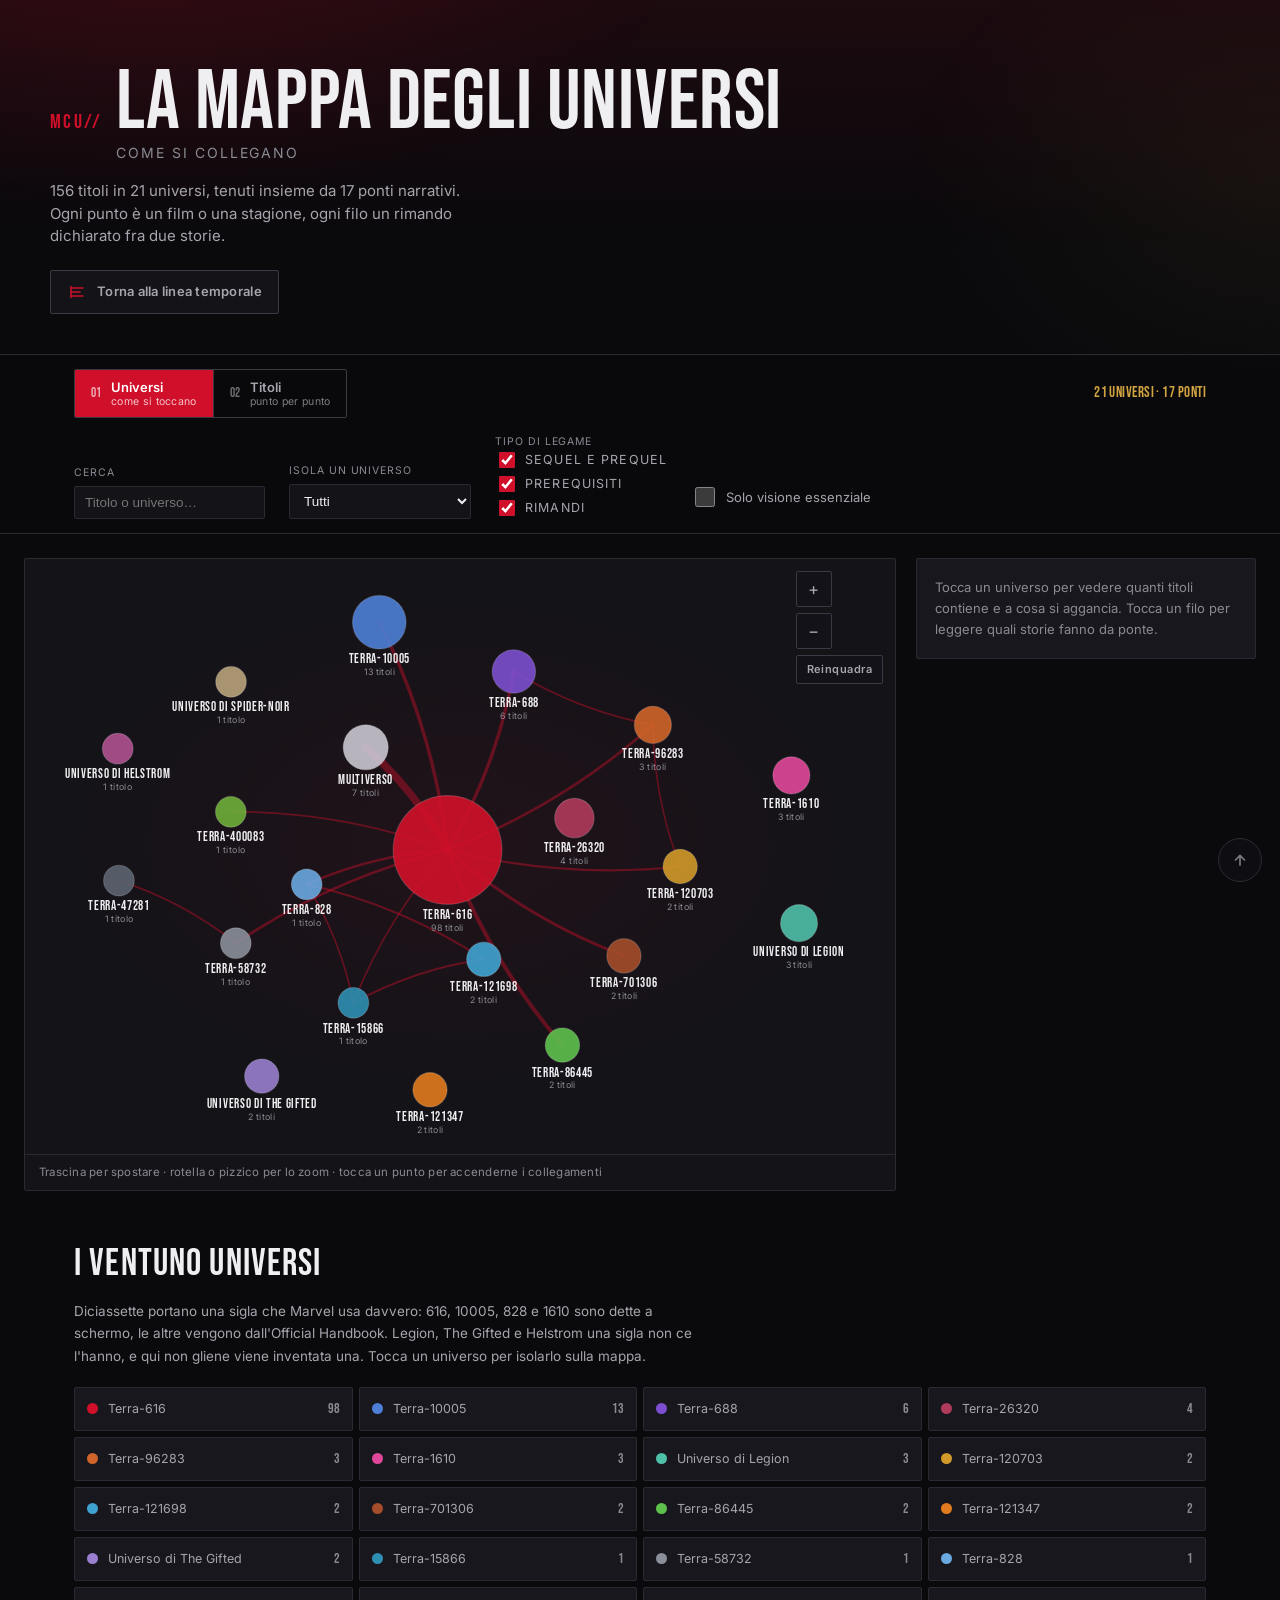
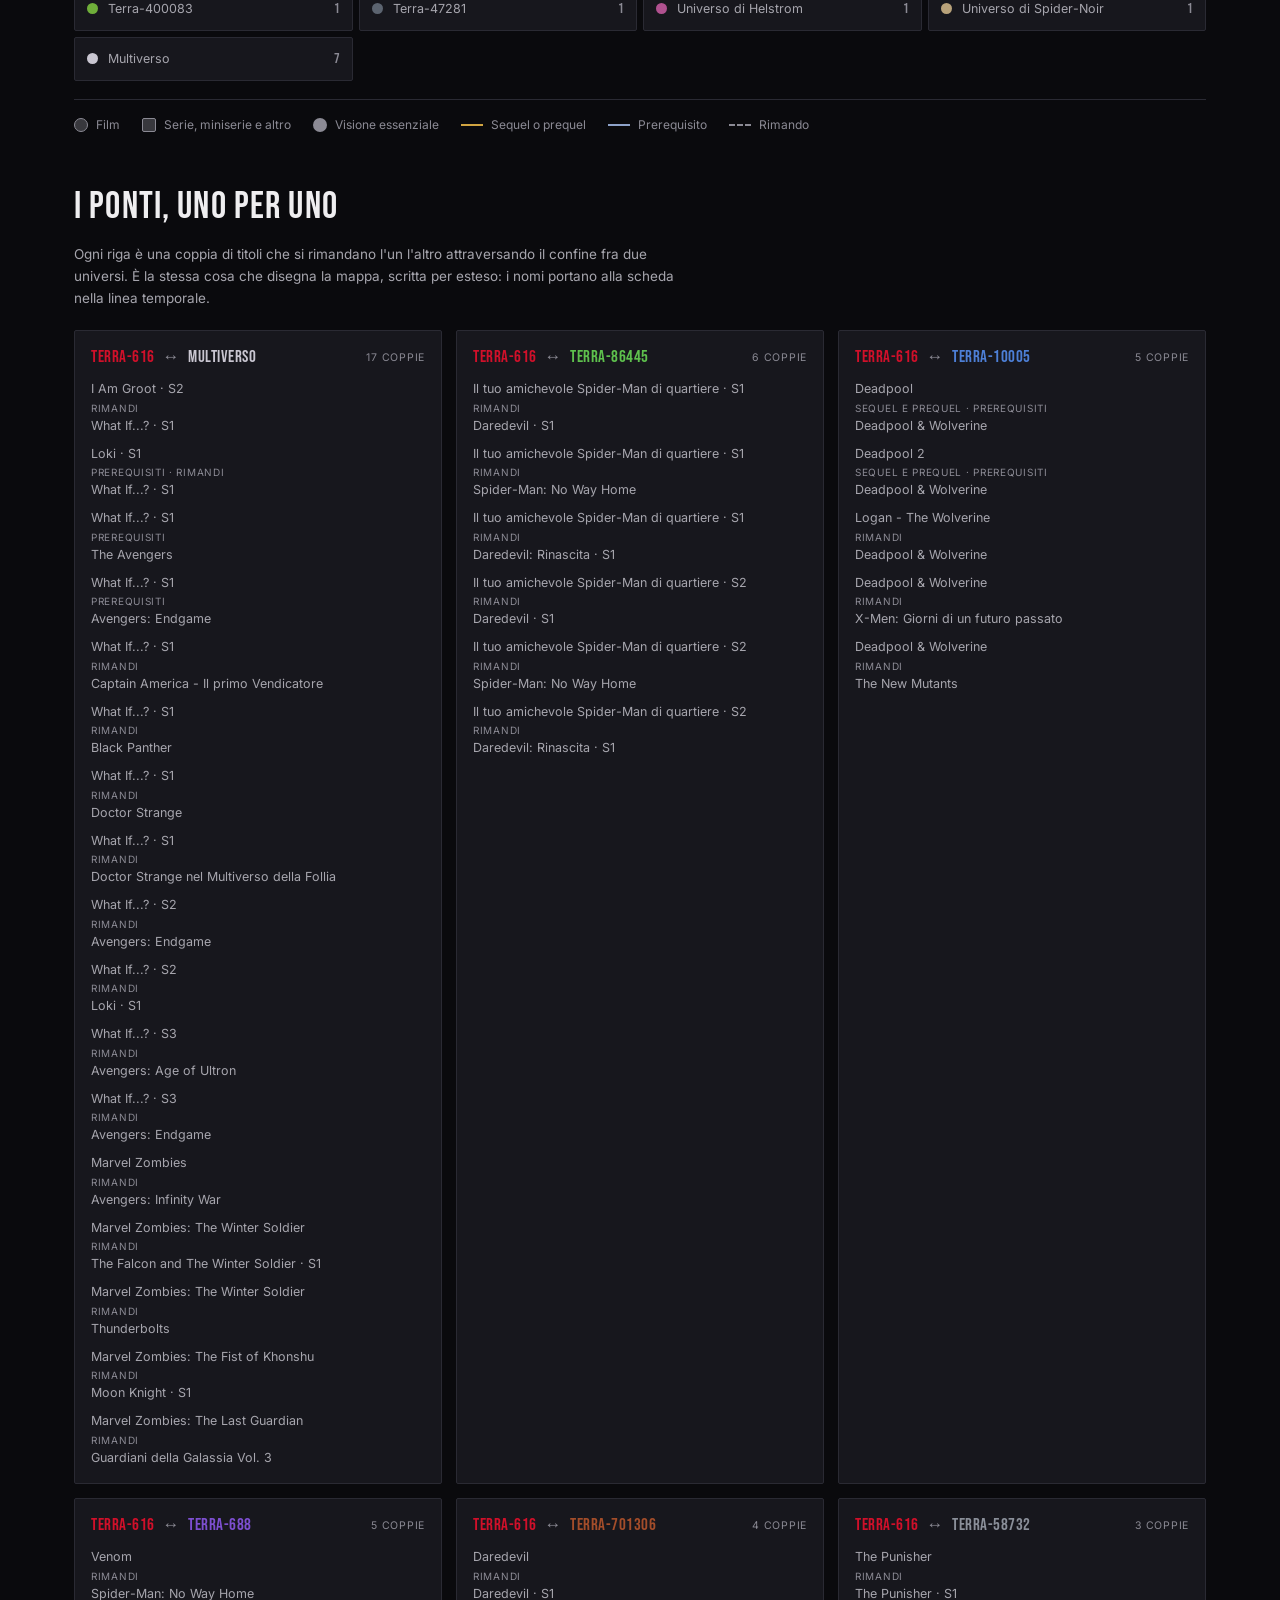
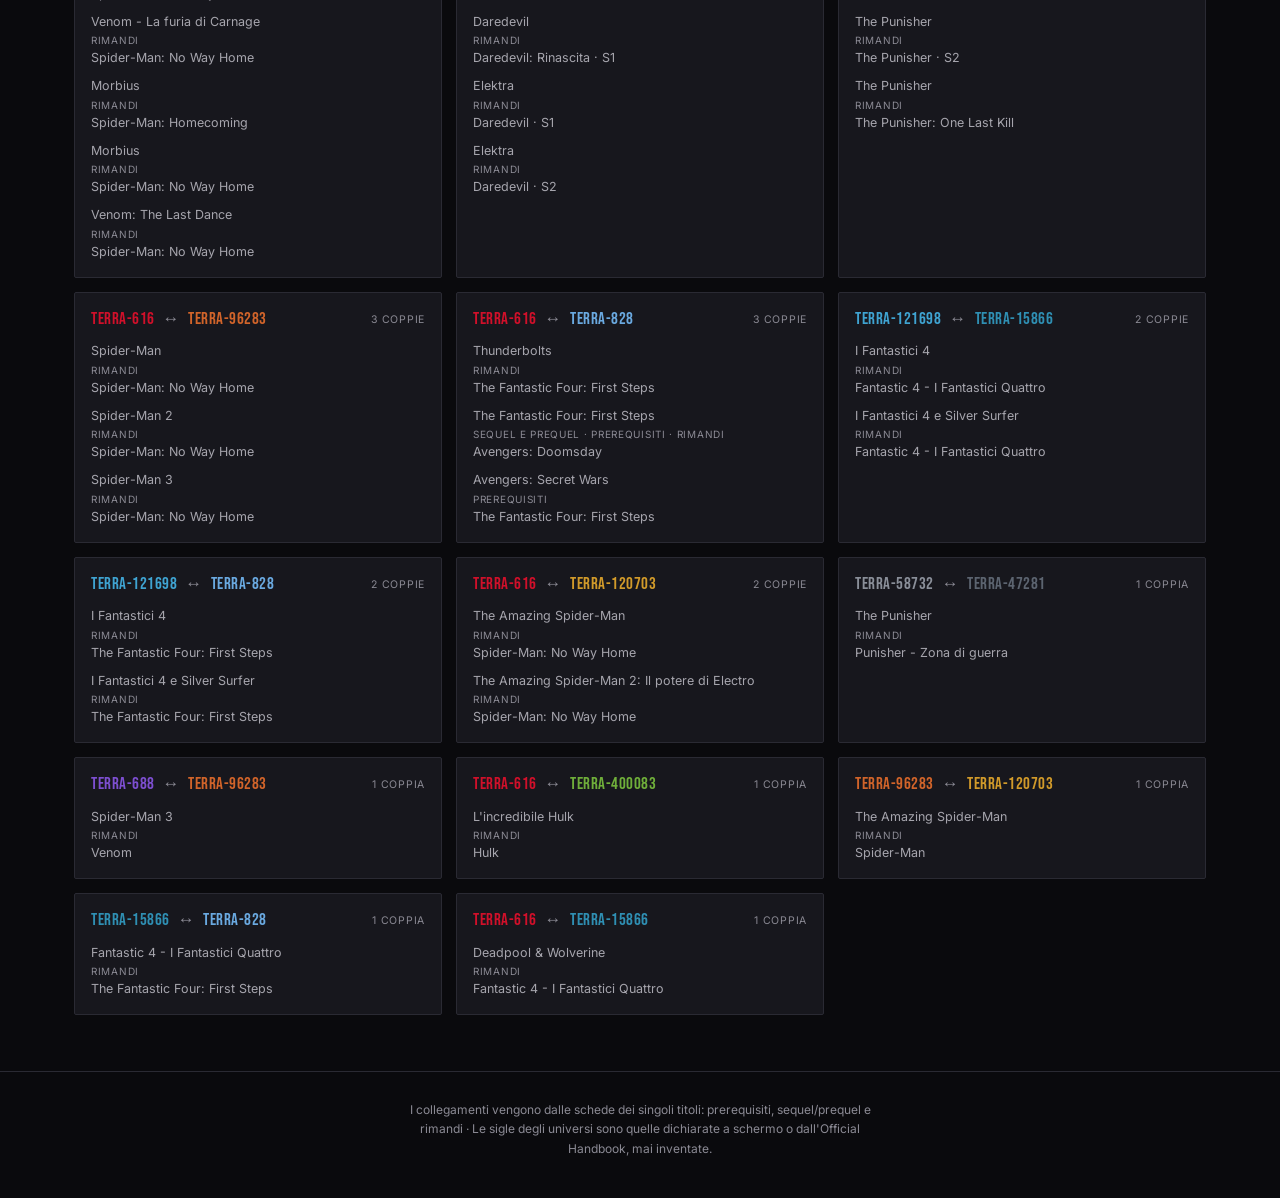
==== commit cb7f91de: "Doomsday" ====
--- a/mappa.html
+++ b/mappa.html
@@ -4,12 +4,12 @@
 <meta charset="UTF-8">
 <meta name="viewport" content="width=device-width, initial-scale=1.0">
 <title>La mappa degli universi Marvel — Come si collegano</title>
-<meta name="description" content="I venti universi Marvel e i ponti narrativi che li tengono insieme: ogni punto è un film o una stagione, ogni filo un rimando fra due storie.">
+<meta name="description" content="I ventuno universi Marvel e i ponti narrativi che li tengono insieme: ogni punto è un film o una stagione, ogni filo un rimando fra due storie.">
 <meta name="theme-color" content="#0a0a0d">
 <link rel="icon" href="data:image/svg+xml,%3Csvg xmlns='http://www.w3.org/2000/svg' viewBox='0 0 32 32'%3E%3Crect width='32' height='32' fill='%23d0102a'/%3E%3Cpath d='M7 24V8h4l5 9 5-9h4v16h-4v-8l-5 8-5-8v8z' fill='%23fff'/%3E%3C/svg%3E">
 <meta property="og:type" content="website">
 <meta property="og:title" content="La mappa degli universi Marvel">
-<meta property="og:description" content="I venti universi Marvel e i ponti narrativi che li tengono insieme.">
+<meta property="og:description" content="I ventuno universi Marvel e i ponti narrativi che li tengono insieme.">
 <meta property="og:locale" content="it_IT">
 <meta name="twitter:card" content="summary">
 <link rel="preconnect" href="https://fonts.googleapis.com">
@@ -28,7 +28,7 @@
       <span class="brand-mark">MCU//</span>
       <h1>La mappa degli universi<span class="brand-sub">Come si collegano</span></h1>
     </div>
-    <p class="header-tagline"><span id="conta-titoli">151</span> titoli in <span id="conta-universi">20</span> universi, tenuti insieme da <span id="conta-ponti">17</span> ponti narrativi. Ogni punto è un film o una stagione, ogni filo un rimando dichiarato fra due storie.</p>
+    <p class="header-tagline"><span id="conta-titoli">156</span> titoli in <span id="conta-universi">21</span> universi, tenuti insieme da <span id="conta-ponti">17</span> ponti narrativi. Ogni punto è un film o una stagione, ogni filo un rimando dichiarato fra due storie.</p>
     <nav class="site-nav" aria-label="Pagine del sito">
       <a class="nav-link" href="index.html">
         <svg class="nav-icon" width="20" height="20" viewBox="0 0 20 20" aria-hidden="true">
@@ -102,7 +102,7 @@
 
     <div class="mappa-canvas">
       <svg id="mappa" viewBox="0 0 1200 820" preserveAspectRatio="xMidYMid meet"
-           role="application" aria-label="Mappa dei venti universi Marvel e dei ponti narrativi fra loro"></svg>
+           role="application" aria-label="Mappa dei ventuno universi Marvel e dei ponti narrativi fra loro"></svg>
 
       <div class="mappa-tools">
         <button type="button" id="zoom-piu" aria-label="Ingrandisci">+</button>
@@ -119,7 +119,7 @@
   </section>
 
   <section class="legenda-wrap" aria-label="Legenda">
-    <h2 class="sezione-titolo">I venti universi</h2>
+    <h2 class="sezione-titolo">I ventuno universi</h2>
     <p class="sezione-intro">Diciassette portano una sigla che Marvel usa davvero: 616, 10005, 828 e 1610 sono dette a schermo, le altre vengono dall'Official Handbook. Legion, The Gifted e Helstrom una sigla non ce l'hanno, e qui non gliene viene inventata una. Tocca un universo per isolarlo sulla mappa.</p>
     <div id="legenda" class="legenda"></div>
 
--- a/style.css
+++ b/style.css
@@ -17,6 +17,7 @@
   --red:           #d0102a;
   --red-dim:       #7a1420;
   --gold:          #d1a441;
+  --green:         #3fb26b;     /* lista ufficiale "Countdown to Avengers: Doomsday" */
 
   --font-display:  'Bebas Neue', 'Arial Narrow', sans-serif;
   --font-body:     'Inter', -apple-system, BlinkMacSystemFont, sans-serif;
@@ -427,6 +428,13 @@
   color:#1a1408;
   font-weight:700;
 }
+.badge-doomsday{
+  border-color:var(--green);
+  color:var(--green);
+  background:rgba(63,178,107,0.1);
+  font-weight:700;
+}
+.filter-doomsday input{ accent-color:var(--green); }
 .badge-date{
   margin-left:auto;
   margin-left:auto;
--- a/mappa.css
+++ b/mappa.css
@@ -12,7 +12,7 @@
 
 /* === IMPAGINATO === */
 /* La mappa e' l'unico blocco del sito piu' largo di --container: un grafo di
-   151 nodi dentro 1180px rende i punti grandi cinque pixel. L'intestazione e i
+   156 nodi dentro 1180px rende i punti grandi cinque pixel. L'intestazione e i
    controlli restano allineati al resto. */
 .mappa-wrap{
   position:relative;
@@ -68,7 +68,7 @@
   letter-spacing:0.02em;
 }
 
-/* Un grafo SVG con 151 nodi e' 151 fermate del tabulatore: chi non lo vede deve
+/* Un grafo SVG con 156 nodi e' 156 fermate del tabulatore: chi non lo vede deve
    poterlo scavalcare e leggere l'elenco dei ponti, che dice le stesse cose in
    parole. Il collegamento e' nel flusso ma invisibile finche' non riceve il
    fuoco: nasconderlo con display:none lo toglierebbe anche alla tastiera. */
@@ -152,7 +152,7 @@
   opacity:0.55;
   pointer-events:none;
 }
-/* 151 etichette tutte insieme sarebbero illeggibili: il nome del titolo esce
+/* 156 etichette tutte insieme sarebbero illeggibili: il nome del titolo esce
    solo quando quel punto e' acceso. */
 .etichetta-titolo{
   font-family:var(--font-body);
@@ -183,7 +183,7 @@
 .arco-ponte{ stroke:var(--red); stroke-opacity:0.42; cursor:pointer; }
 
 /* === FUOCO === */
-/* Con 405 fili accesi non si legge niente: quando qualcosa e' selezionato tutto
+/* Con 416 fili accesi non si legge niente: quando qualcosa e' selezionato tutto
    il resto scende molto, e resta come contesto invece che come rumore. */
 #mappa.is-fuoco .nodo.is-spento{ opacity:0.14; }
 #mappa.is-fuoco .arco.is-spento{ stroke-opacity:0.045; }
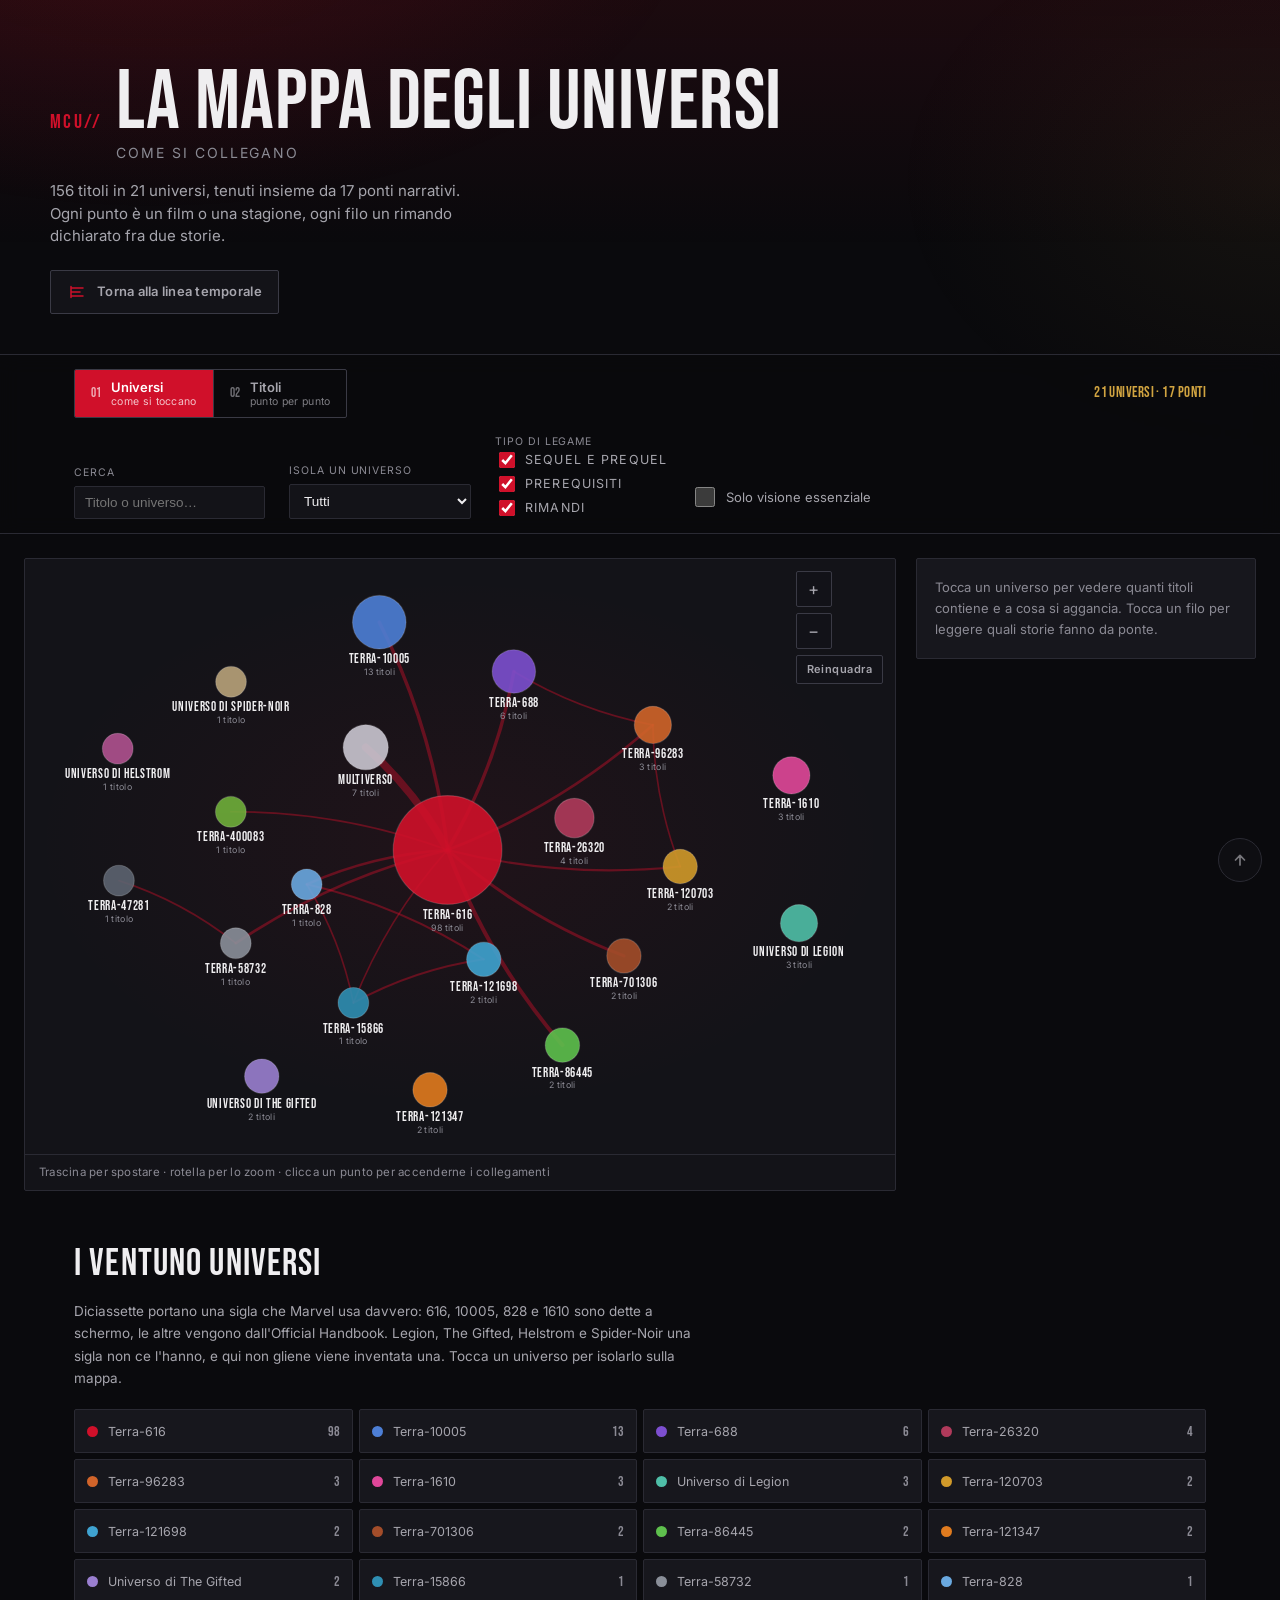
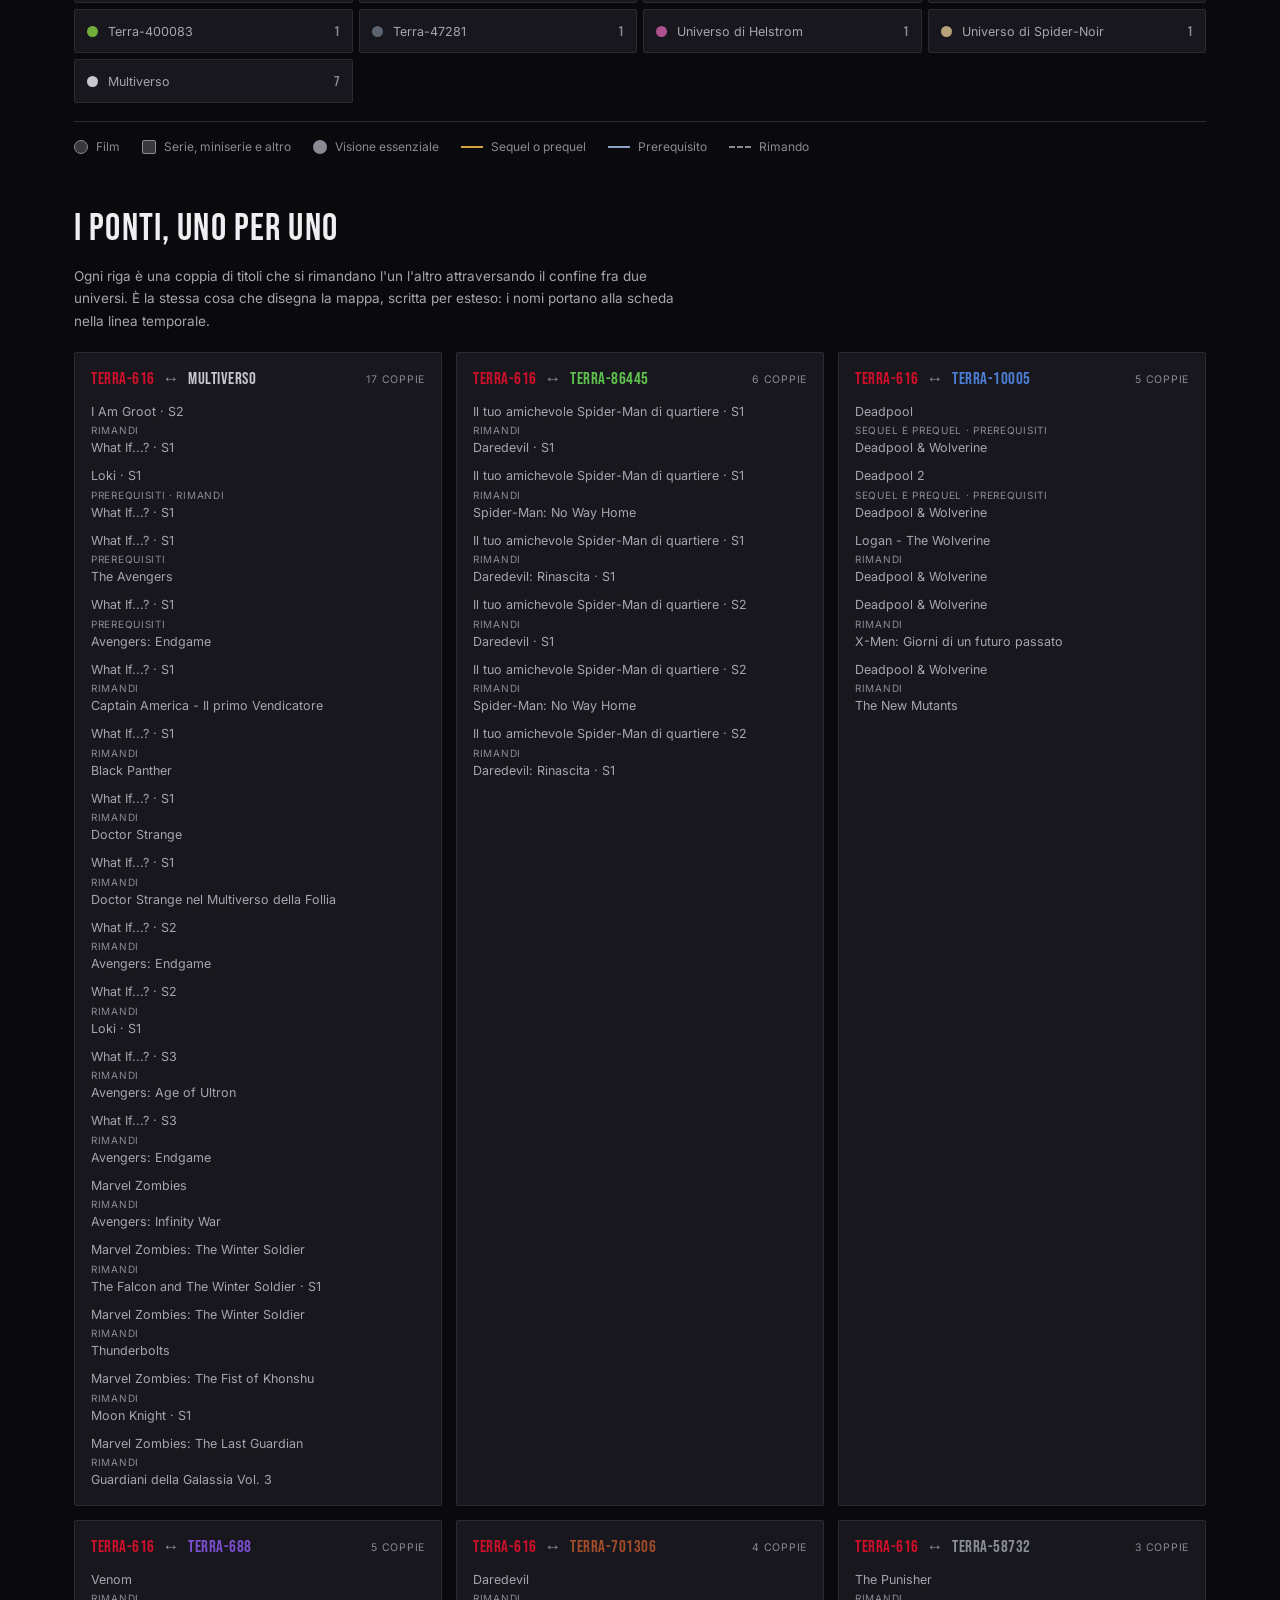
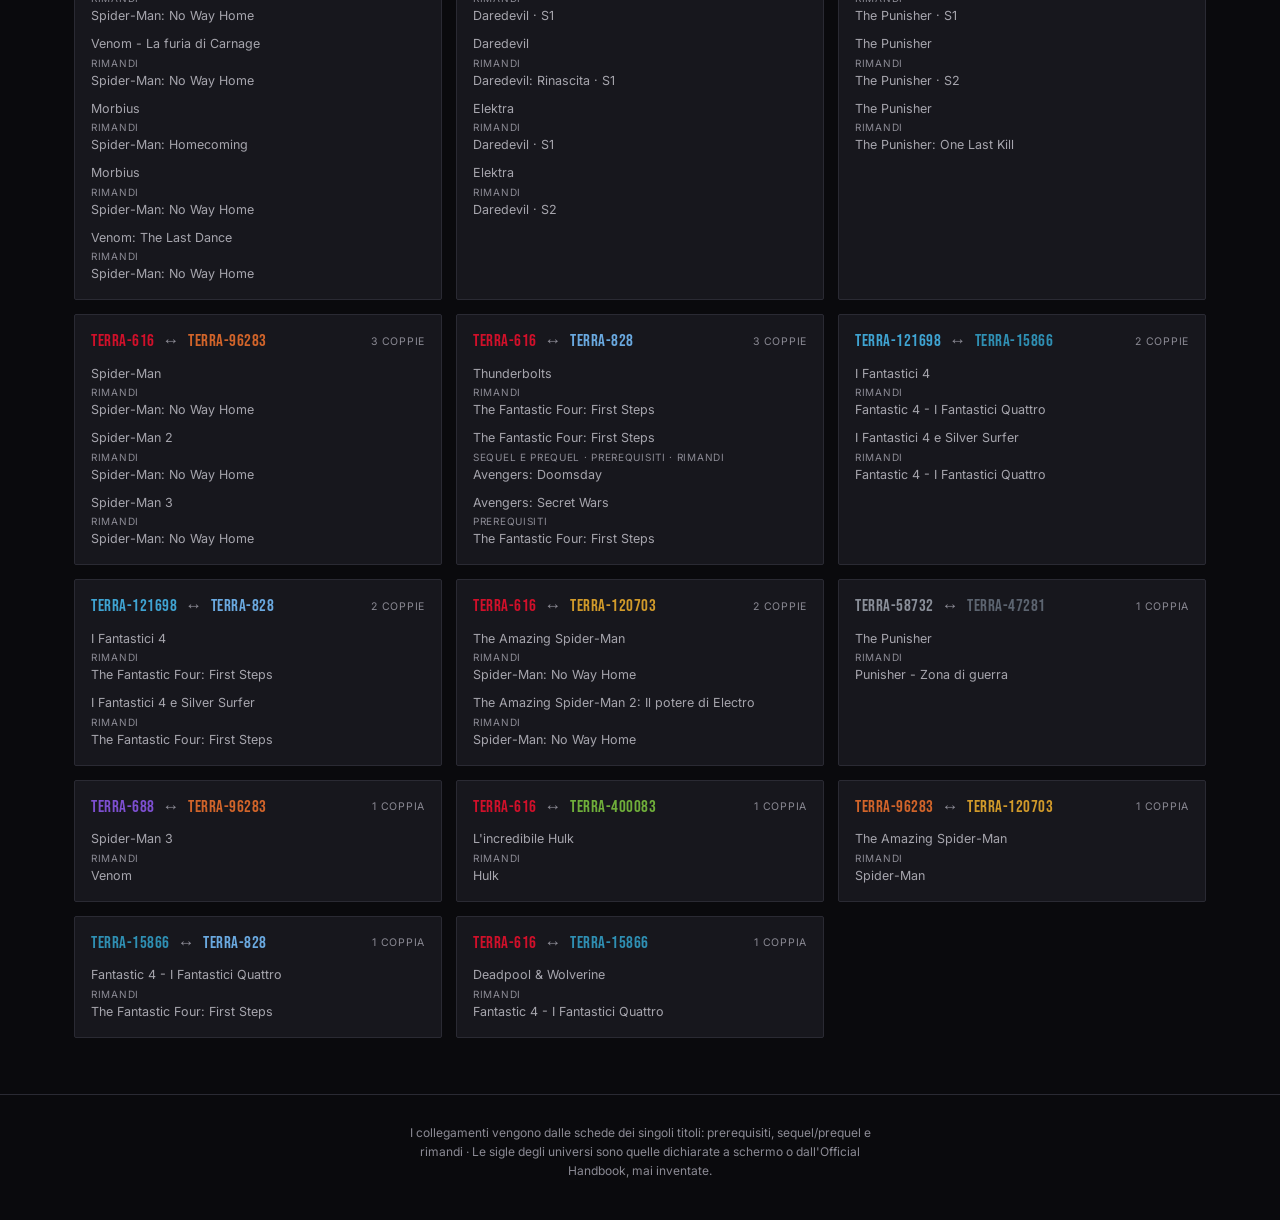
==== commit 1fea2850: "Doomsday3" ====
--- a/mappa.html
+++ b/mappa.html
@@ -110,7 +110,9 @@
         <button type="button" id="reinquadra" class="is-largo">Reinquadra</button>
       </div>
 
-      <p class="mappa-hint">Trascina per spostare · rotella o pizzico per lo zoom · tocca un punto per accenderne i collegamenti</p>
+      <p class="mappa-avviso-dita" id="avviso-dita" aria-hidden="true">Usa due dita per spostare la mappa</p>
+
+      <p class="mappa-hint"><span class="hint-mouse">Trascina per spostare · rotella per lo zoom · clicca un punto per accenderne i collegamenti</span><span class="hint-touch">Due dita per spostare e ingrandire · un dito scorre la pagina · tocca un punto per accenderne i collegamenti</span></p>
     </div>
 
     <aside class="mappa-panel" aria-label="Dettaglio della selezione">
@@ -120,7 +122,7 @@
 
   <section class="legenda-wrap" aria-label="Legenda">
     <h2 class="sezione-titolo">I ventuno universi</h2>
-    <p class="sezione-intro">Diciassette portano una sigla che Marvel usa davvero: 616, 10005, 828 e 1610 sono dette a schermo, le altre vengono dall'Official Handbook. Legion, The Gifted e Helstrom una sigla non ce l'hanno, e qui non gliene viene inventata una. Tocca un universo per isolarlo sulla mappa.</p>
+    <p class="sezione-intro">Diciassette portano una sigla che Marvel usa davvero: 616, 10005, 828 e 1610 sono dette a schermo, le altre vengono dall'Official Handbook. Legion, The Gifted, Helstrom e Spider-Noir una sigla non ce l'hanno, e qui non gliene viene inventata una. Tocca un universo per isolarlo sulla mappa.</p>
     <div id="legenda" class="legenda"></div>
 
     <div class="legenda-simboli">
--- a/style.css
+++ b/style.css
@@ -854,6 +854,12 @@
   letter-spacing:0.04em;
   color:var(--gold);
 }
+/* display:flex qui sopra batte il [hidden] del browser: senza questa riga la
+   barra restava a "0 di 156 visti" anche quando aggiornaProgresso la nascondeva */
+.progress[hidden]{ display:none; }
+/* col filtro Doomsday la barra conta la lista e ne prende il colore */
+.progress.is-doomsday .progress-fill{ background:var(--green); }
+.progress.is-doomsday .progress-text{ color:var(--green); }
 .progress-reset{
   flex:0 0 auto;
   background:transparent;
--- a/mappa.css
+++ b/mappa.css
@@ -42,7 +42,9 @@
   aspect-ratio:1200 / 820;
   height:auto;
   max-height:78vh;
-  touch-action:none;         /* il pizzico lo gestiamo noi, non il browser */
+  /* un dito scorre la pagina (al browser), due dita muovono la mappa (a noi):
+     touch-action:none intrappolava ogni tocco in una tela larga quanto lo schermo */
+  touch-action:pan-x pan-y;
   cursor:grab;
 }
 #mappa.is-trascinando{ cursor:grabbing; }
@@ -58,6 +60,33 @@
   font-size:13.5px;
 }
 .mappa-avviso code{ color:var(--gold); }
+
+/* Compare quando si trascina la mappa con un dito: quel gesto ora scorre la
+   pagina, e senza una parola sembrerebbe che la mappa non risponda. */
+.mappa-avviso-dita{
+  position:absolute;
+  inset:0;
+  margin:0;
+  display:flex;
+  align-items:center;
+  justify-content:center;
+  padding:24px;
+  background:rgba(10,10,13,0.62);
+  color:var(--ink);
+  font-size:15px;
+  font-weight:600;
+  text-align:center;
+  pointer-events:none;
+  opacity:0;
+  transition:opacity 0.25s ease;
+}
+.mappa-avviso-dita.is-visibile{ opacity:1; }
+
+.hint-touch{ display:none; }
+@media (pointer:coarse){
+  .hint-mouse{ display:none; }
+  .hint-touch{ display:inline; }
+}
 
 .mappa-hint{
   margin:0;
@@ -297,6 +326,17 @@
   background:none; border:none;
   color:var(--ink-faint);
   font-size:11.5px; letter-spacing:0.04em;
+  cursor:pointer;
+}
+/* chiusura del foglio su mobile; su desktop basta "Deseleziona" */
+.pannello-x{
+  display:none;
+  position:absolute; top:4px; right:4px;
+  width:44px; height:44px;
+  align-items:center; justify-content:center;
+  background:none; border:none;
+  color:var(--ink-dim);
+  font-size:26px; line-height:1;
   cursor:pointer;
 }
 @media (hover:hover) and (pointer:fine){
@@ -439,9 +479,44 @@
   #mappa{ max-height:none; }
   .mappa-wrap{ padding:0; }
   .mappa-canvas{ border-left:none; border-right:none; border-radius:0; }
-  .mappa-panel{ padding:0 16px; }
-  .mappa-panel{ position:static; }
-  .pannello{ max-height:none; }
+  /* Il pannello sotto la mappa finiva fuori dallo schermo: si toccava un punto
+     e non succedeva niente di visibile. Con una selezione diventa un foglio che
+     sale dal basso, alto al massimo meta' schermo perche' la mappa resti sopra;
+     senza selezione sparisce, le istruzioni stanno gia' sotto la mappa. */
+  .mappa-panel{
+    position:fixed; left:0; right:0; bottom:0;
+    top:auto;                 /* il top:84px dello sticky desktop lo stirava a tutto schermo */
+    z-index:30;
+    padding:0;
+    transform:translateY(100%);
+    visibility:hidden;
+    transition:transform 0.25s ease, visibility 0s linear 0.25s;
+  }
+  .mappa-panel.is-aperto{
+    transform:none;
+    visibility:visible;
+    transition:transform 0.25s ease;
+  }
+  .mappa-panel .pannello{
+    position:relative;
+    max-height:52vh;
+    max-height:52dvh;
+    border-width:1px 0 0;
+    border-radius:12px 12px 0 0;
+    padding:24px 16px calc(18px + env(safe-area-inset-bottom));
+    box-shadow:0 -14px 36px rgba(0,0,0,0.55);
+    overscroll-behavior:contain;
+  }
+  /* maniglia: dice "foglio" a colpo d'occhio */
+  .mappa-panel .pannello::before{
+    content:'';
+    position:absolute; top:9px; left:50%;
+    width:36px; height:4px; margin-left:-18px;
+    border-radius:2px;
+    background:var(--line-strong);
+  }
+  .pannello-x{ display:flex; }
+  .mappa-panel .pannello-occhiello, .mappa-panel .pannello-titolo{ padding-right:40px; }
   .legenda-wrap, .ponti-wrap{ padding:0 16px; margin-top:34px; }
   .ponti-lista{ grid-template-columns:minmax(0,1fr); }
   .mappa-hint{ font-size:10.5px; }
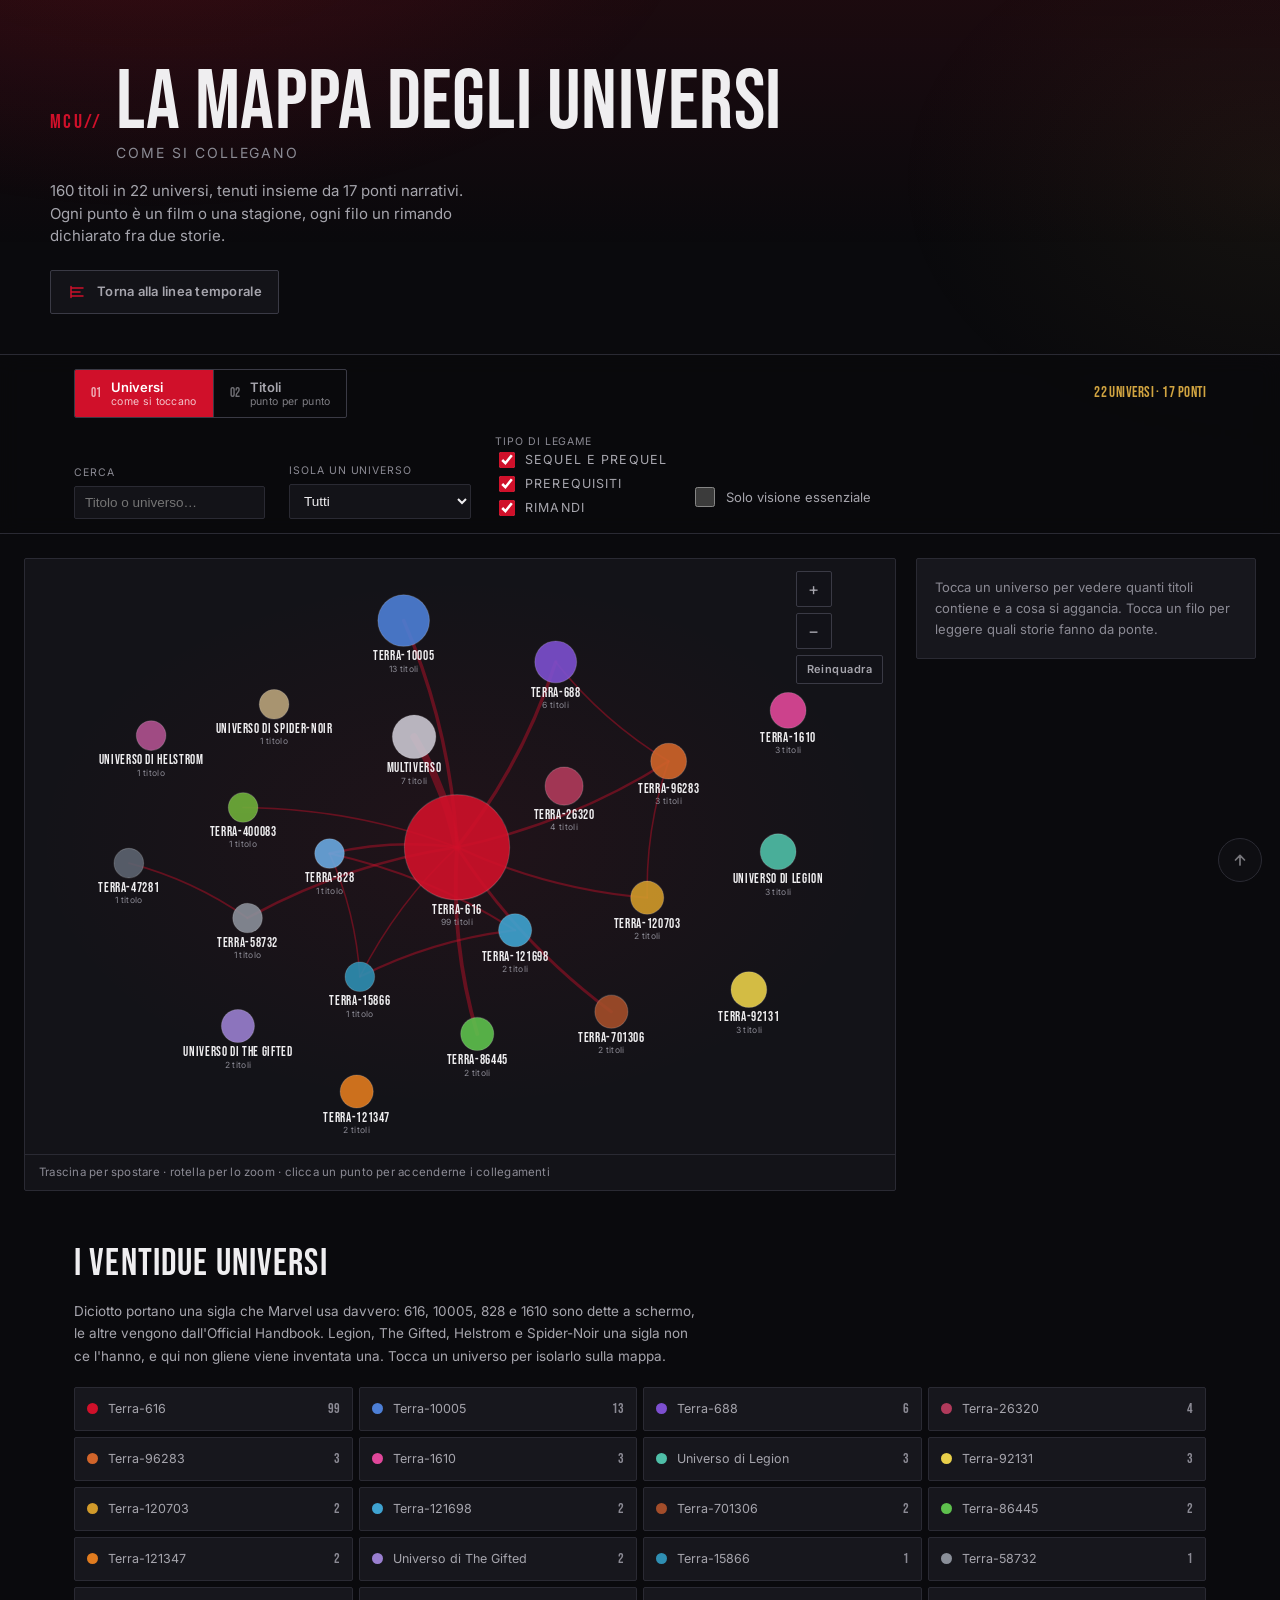
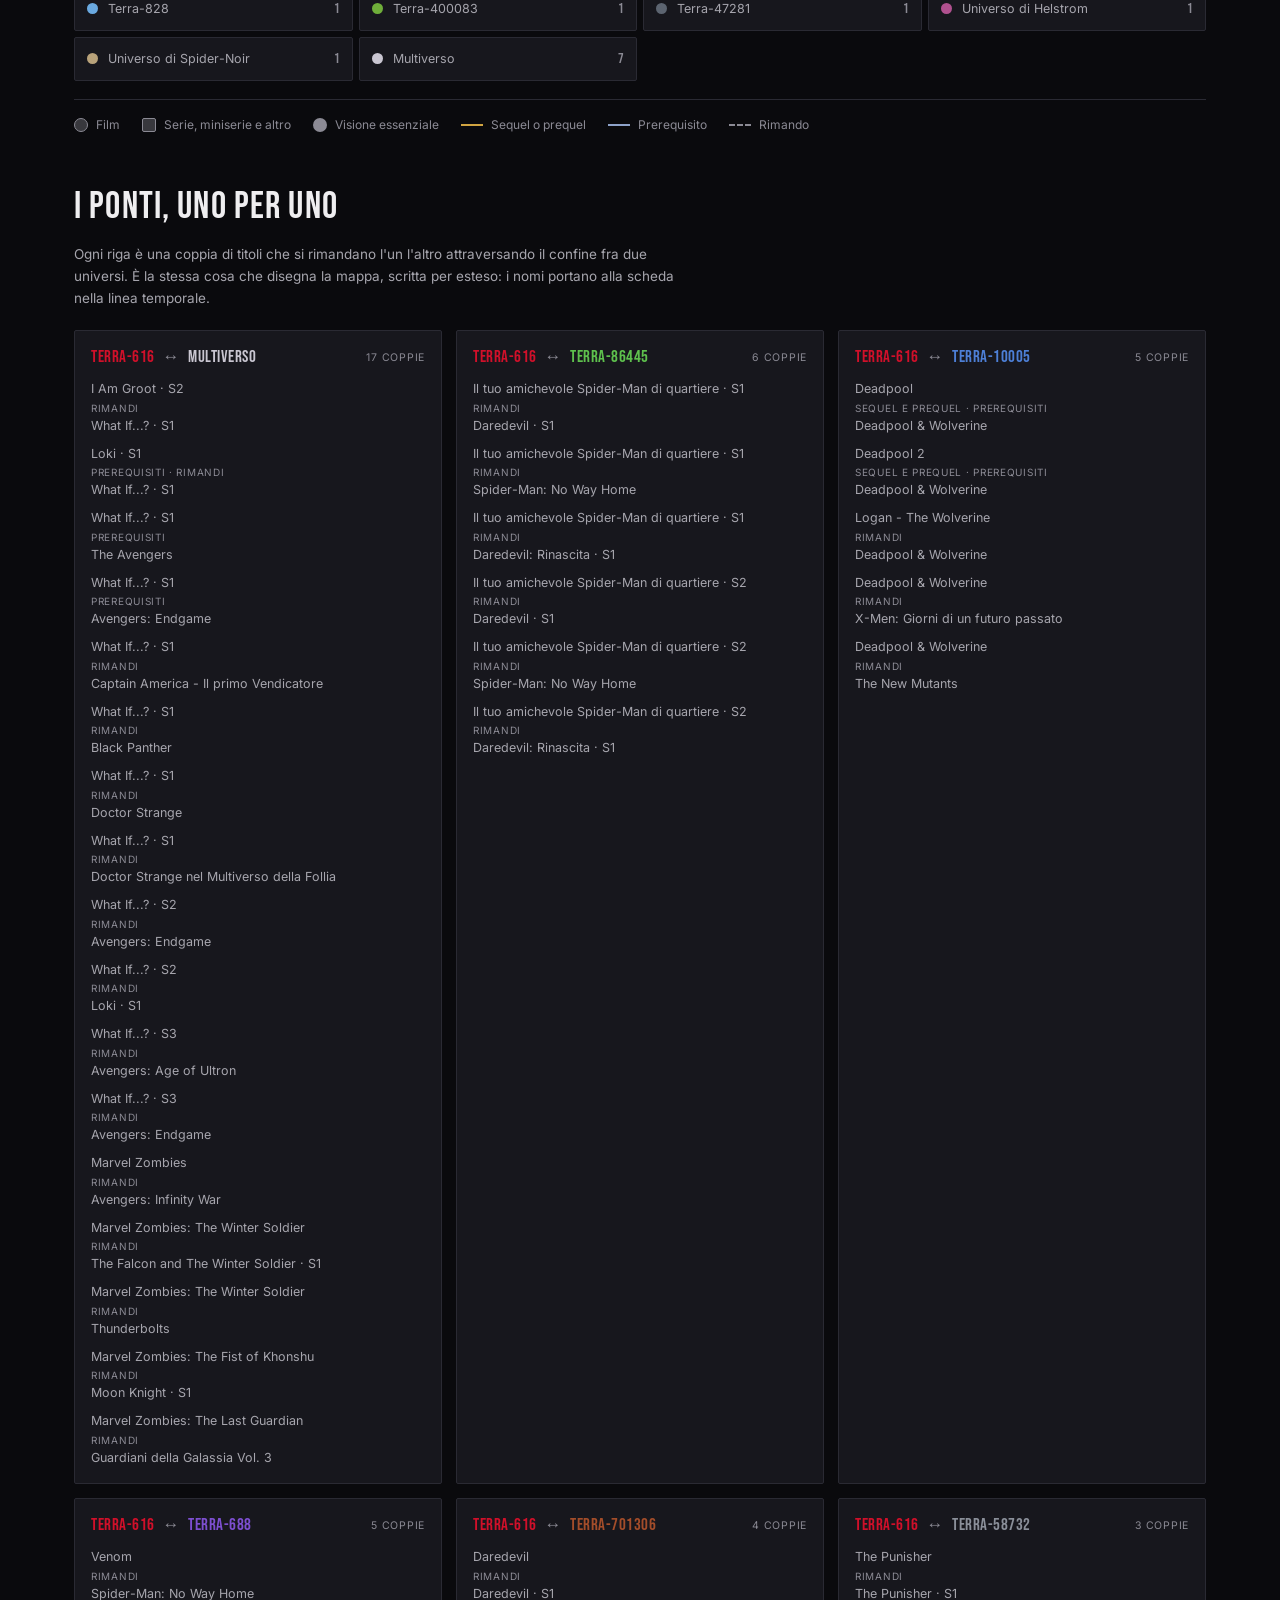
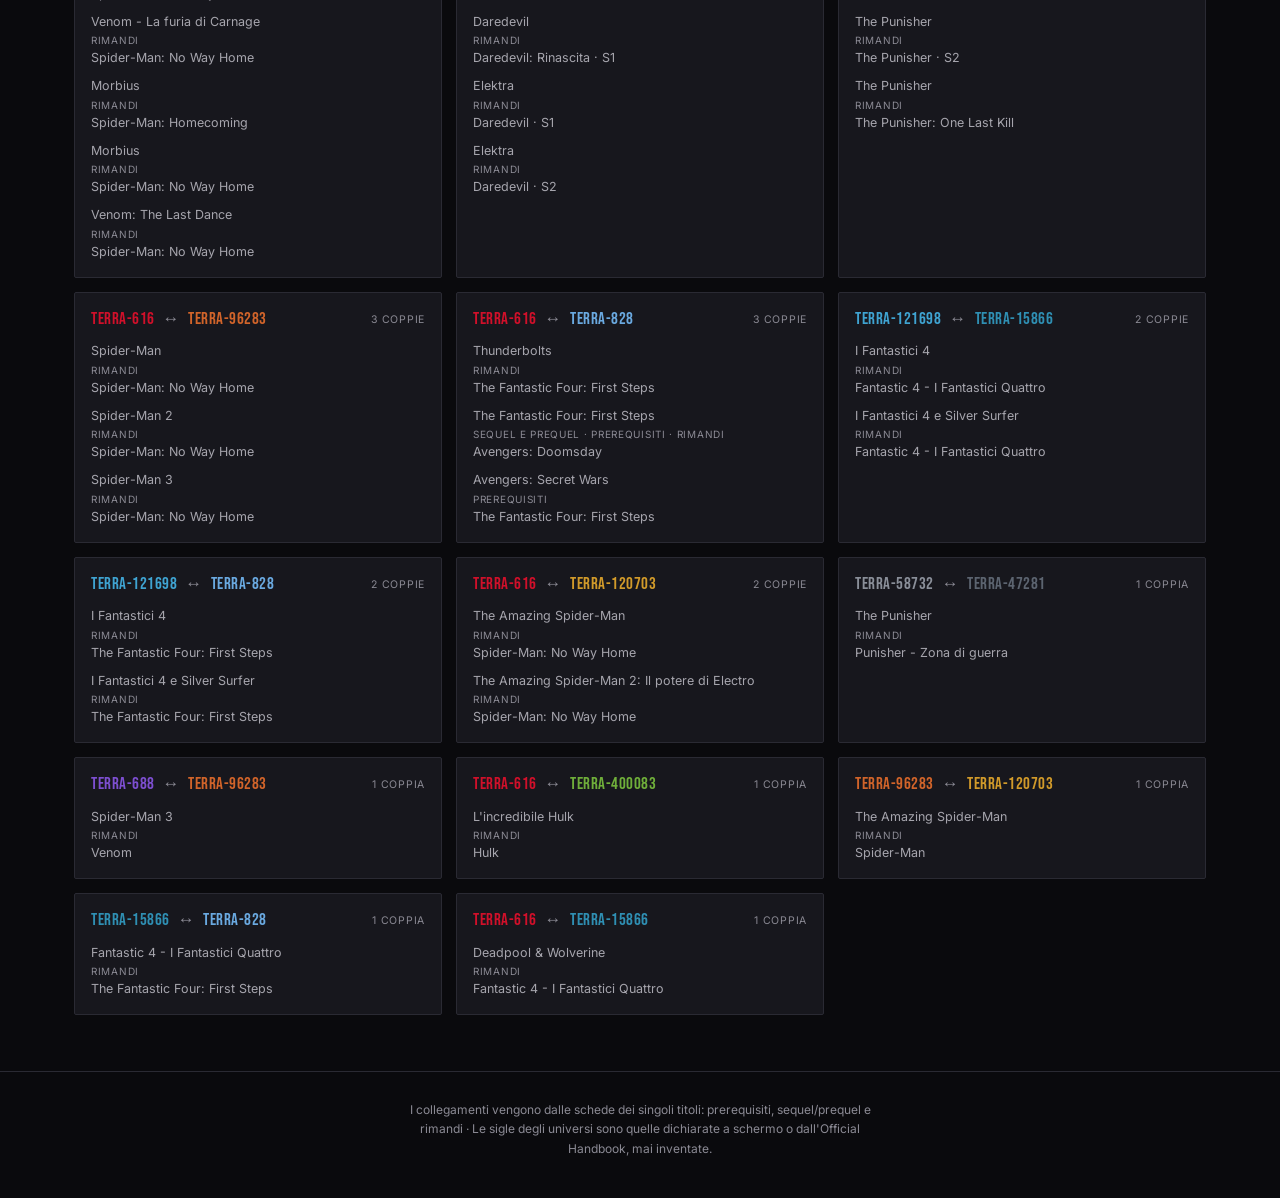
==== commit 00494b88: "xmen" ====
--- a/mappa.html
+++ b/mappa.html
@@ -4,12 +4,12 @@
 <meta charset="UTF-8">
 <meta name="viewport" content="width=device-width, initial-scale=1.0">
 <title>La mappa degli universi Marvel — Come si collegano</title>
-<meta name="description" content="I ventuno universi Marvel e i ponti narrativi che li tengono insieme: ogni punto è un film o una stagione, ogni filo un rimando fra due storie.">
+<meta name="description" content="I ventidue universi Marvel e i ponti narrativi che li tengono insieme: ogni punto è un film o una stagione, ogni filo un rimando fra due storie.">
 <meta name="theme-color" content="#0a0a0d">
 <link rel="icon" href="data:image/svg+xml,%3Csvg xmlns='http://www.w3.org/2000/svg' viewBox='0 0 32 32'%3E%3Crect width='32' height='32' fill='%23d0102a'/%3E%3Cpath d='M7 24V8h4l5 9 5-9h4v16h-4v-8l-5 8-5-8v8z' fill='%23fff'/%3E%3C/svg%3E">
 <meta property="og:type" content="website">
 <meta property="og:title" content="La mappa degli universi Marvel">
-<meta property="og:description" content="I ventuno universi Marvel e i ponti narrativi che li tengono insieme.">
+<meta property="og:description" content="I ventidue universi Marvel e i ponti narrativi che li tengono insieme.">
 <meta property="og:locale" content="it_IT">
 <meta name="twitter:card" content="summary">
 <link rel="preconnect" href="https://fonts.googleapis.com">
@@ -28,7 +28,7 @@
       <span class="brand-mark">MCU//</span>
       <h1>La mappa degli universi<span class="brand-sub">Come si collegano</span></h1>
     </div>
-    <p class="header-tagline"><span id="conta-titoli">156</span> titoli in <span id="conta-universi">21</span> universi, tenuti insieme da <span id="conta-ponti">17</span> ponti narrativi. Ogni punto è un film o una stagione, ogni filo un rimando dichiarato fra due storie.</p>
+    <p class="header-tagline"><span id="conta-titoli">160</span> titoli in <span id="conta-universi">22</span> universi, tenuti insieme da <span id="conta-ponti">17</span> ponti narrativi. Ogni punto è un film o una stagione, ogni filo un rimando dichiarato fra due storie.</p>
     <nav class="site-nav" aria-label="Pagine del sito">
       <a class="nav-link" href="index.html">
         <svg class="nav-icon" width="20" height="20" viewBox="0 0 20 20" aria-hidden="true">
@@ -102,7 +102,7 @@
 
     <div class="mappa-canvas">
       <svg id="mappa" viewBox="0 0 1200 820" preserveAspectRatio="xMidYMid meet"
-           role="application" aria-label="Mappa dei ventuno universi Marvel e dei ponti narrativi fra loro"></svg>
+           role="application" aria-label="Mappa dei ventidue universi Marvel e dei ponti narrativi fra loro"></svg>
 
       <div class="mappa-tools">
         <button type="button" id="zoom-piu" aria-label="Ingrandisci">+</button>
@@ -121,8 +121,8 @@
   </section>
 
   <section class="legenda-wrap" aria-label="Legenda">
-    <h2 class="sezione-titolo">I ventuno universi</h2>
-    <p class="sezione-intro">Diciassette portano una sigla che Marvel usa davvero: 616, 10005, 828 e 1610 sono dette a schermo, le altre vengono dall'Official Handbook. Legion, The Gifted, Helstrom e Spider-Noir una sigla non ce l'hanno, e qui non gliene viene inventata una. Tocca un universo per isolarlo sulla mappa.</p>
+    <h2 class="sezione-titolo">I ventidue universi</h2>
+    <p class="sezione-intro">Diciotto portano una sigla che Marvel usa davvero: 616, 10005, 828 e 1610 sono dette a schermo, le altre vengono dall'Official Handbook. Legion, The Gifted, Helstrom e Spider-Noir una sigla non ce l'hanno, e qui non gliene viene inventata una. Tocca un universo per isolarlo sulla mappa.</p>
     <div id="legenda" class="legenda"></div>
 
     <div class="legenda-simboli">
--- a/style.css
+++ b/style.css
@@ -163,6 +163,8 @@
 }
 .mode-btn:last-child{ border-right:none; }
 .mode-btn.is-active{ background:var(--red); color:#fff; }
+/* spente da un percorso con un ordine suo (la saga X-Men) */
+.mode-btn:disabled{ opacity:0.4; cursor:not-allowed; }
 .mode-num{
   font-family:var(--font-display);
   font-size:13px;
@@ -434,7 +436,6 @@
   background:rgba(63,178,107,0.1);
   font-weight:700;
 }
-.filter-doomsday input{ accent-color:var(--green); }
 .badge-date{
   margin-left:auto;
   margin-left:auto;
--- a/mappa.css
+++ b/mappa.css
@@ -12,7 +12,7 @@
 
 /* === IMPAGINATO === */
 /* La mappa e' l'unico blocco del sito piu' largo di --container: un grafo di
-   156 nodi dentro 1180px rende i punti grandi cinque pixel. L'intestazione e i
+   160 nodi dentro 1180px rende i punti grandi cinque pixel. L'intestazione e i
    controlli restano allineati al resto. */
 .mappa-wrap{
   position:relative;
@@ -97,7 +97,7 @@
   letter-spacing:0.02em;
 }
 
-/* Un grafo SVG con 156 nodi e' 156 fermate del tabulatore: chi non lo vede deve
+/* Un grafo SVG con 160 nodi e' 160 fermate del tabulatore: chi non lo vede deve
    poterlo scavalcare e leggere l'elenco dei ponti, che dice le stesse cose in
    parole. Il collegamento e' nel flusso ma invisibile finche' non riceve il
    fuoco: nasconderlo con display:none lo toglierebbe anche alla tastiera. */
@@ -181,7 +181,7 @@
   opacity:0.55;
   pointer-events:none;
 }
-/* 156 etichette tutte insieme sarebbero illeggibili: il nome del titolo esce
+/* 160 etichette tutte insieme sarebbero illeggibili: il nome del titolo esce
    solo quando quel punto e' acceso. */
 .etichetta-titolo{
   font-family:var(--font-body);
@@ -212,7 +212,7 @@
 .arco-ponte{ stroke:var(--red); stroke-opacity:0.42; cursor:pointer; }
 
 /* === FUOCO === */
-/* Con 416 fili accesi non si legge niente: quando qualcosa e' selezionato tutto
+/* Con 418 fili accesi non si legge niente: quando qualcosa e' selezionato tutto
    il resto scende molto, e resta come contesto invece che come rumore. */
 #mappa.is-fuoco .nodo.is-spento{ opacity:0.14; }
 #mappa.is-fuoco .arco.is-spento{ stroke-opacity:0.045; }
